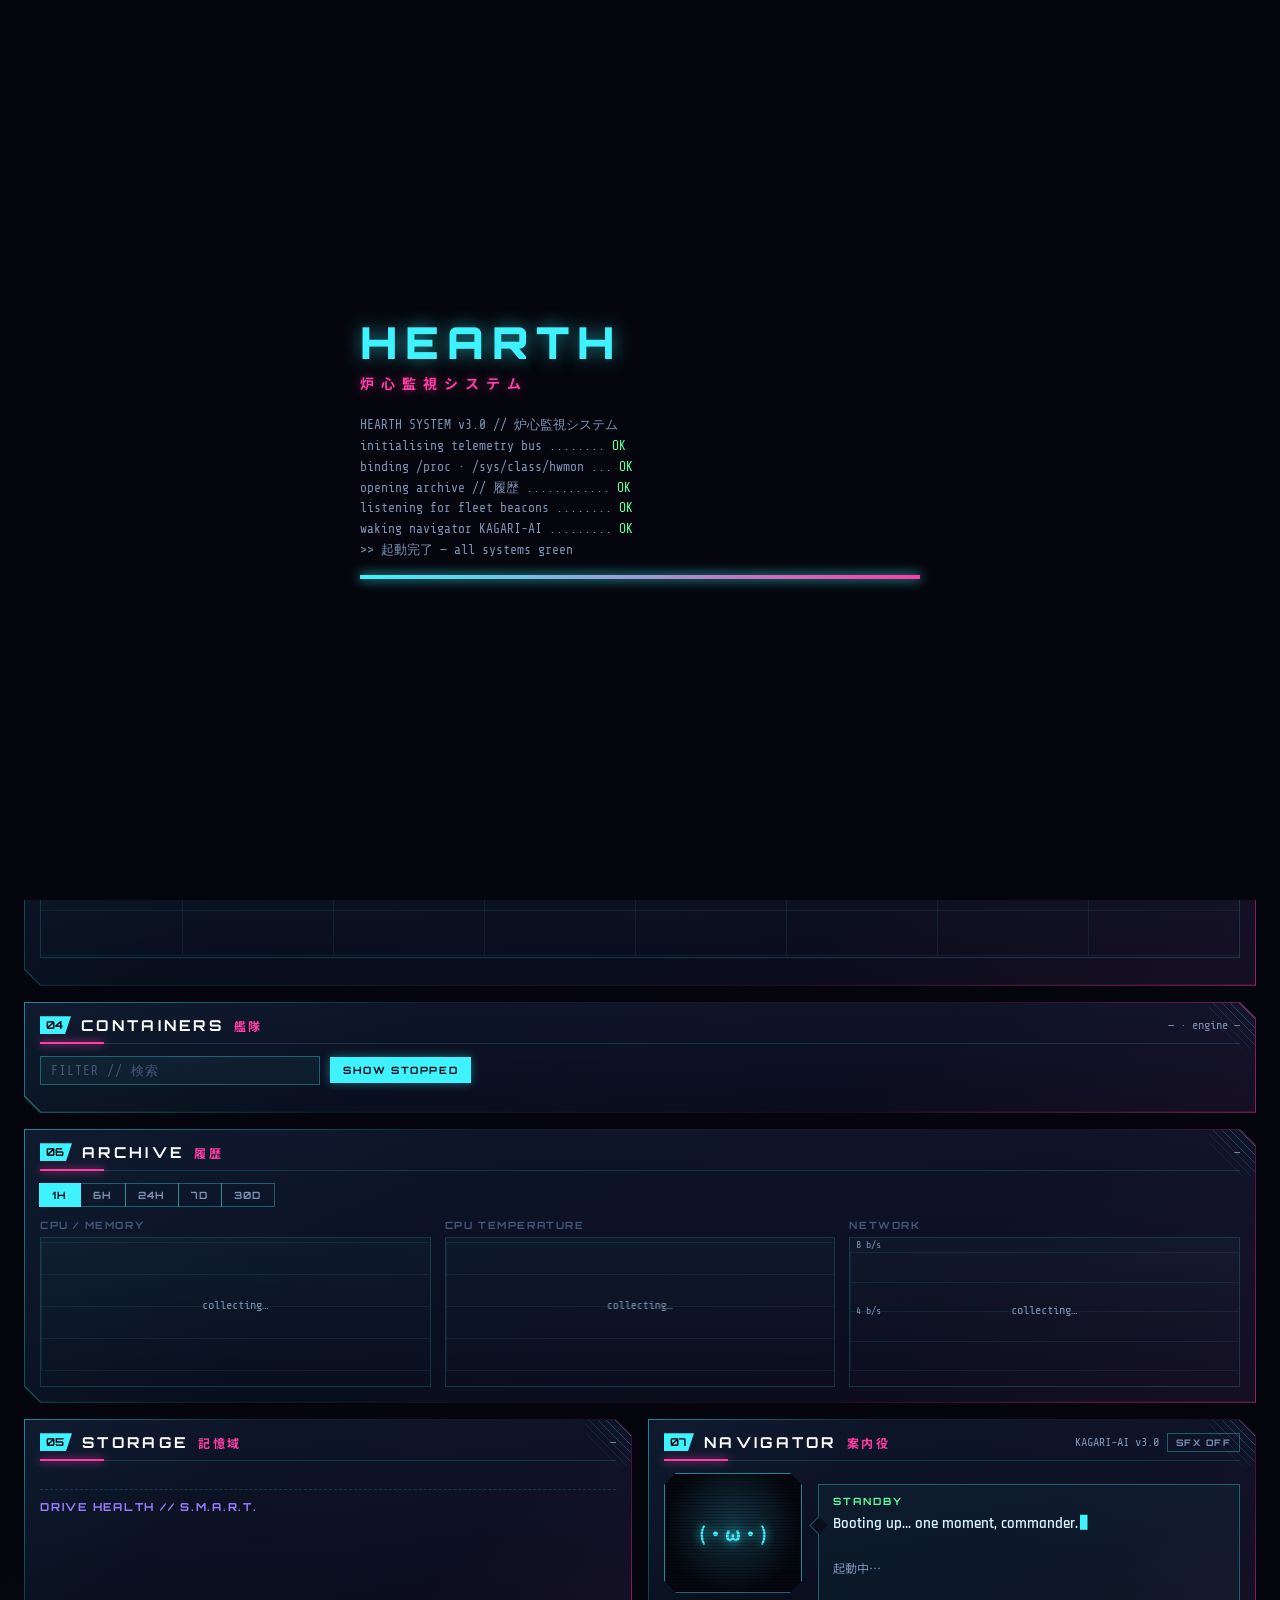
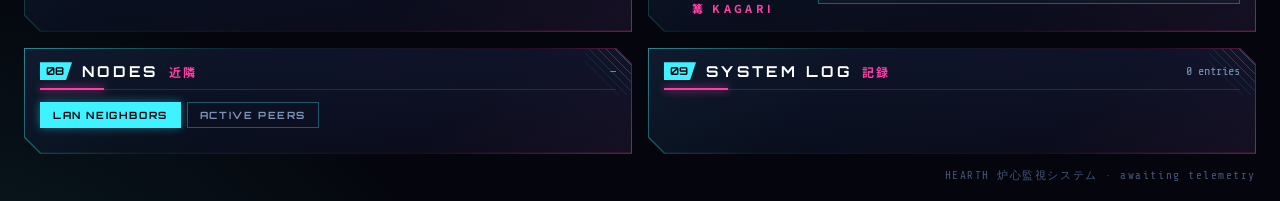
==== app/static/index.html @ a622357c "the beginning" ====
<!doctype html>
<html lang="en">
<head>
<meta charset="utf-8">
<meta name="viewport" content="width=device-width, initial-scale=1">
<title>HEARTH // 炉心監視</title>
<meta name="theme-color" content="#05060d">
<link rel="icon" href="data:image/svg+xml,%3Csvg xmlns='http://www.w3.org/2000/svg' viewBox='0 0 32 32'%3E%3Cpath d='M16 2 29 9.5v13L16 30 3 22.5v-13z' fill='%2305060d' stroke='%233ef3ff' stroke-width='2'/%3E%3Cpath d='M16 8c3 4 5 6 5 10a5 5 0 0 1-10 0c0-2 1-3 2-4 0 2 1 3 2 3 0-3-1-5 1-9z' fill='%23ff3ea5'/%3E%3C/svg%3E">
<link rel="preconnect" href="https://fonts.googleapis.com">
<link rel="preconnect" href="https://fonts.gstatic.com" crossorigin>
<link href="https://fonts.googleapis.com/css2?family=Orbitron:wght@500;700;900&family=Rajdhani:wght@500;600;700&family=Share+Tech+Mono&family=Noto+Sans+JP:wght@400;700&display=swap" rel="stylesheet">
<link rel="stylesheet" href="style.css">
<script>try{var t=new URLSearchParams(location.search).get('theme')||localStorage.getItem('hearth.theme');if(t&&t!=='hearth')document.documentElement.dataset.theme=t}catch(e){}</script>
</head>
<body>
<div class="bg-hex" aria-hidden="true"></div>
<div class="bg-scan" aria-hidden="true"></div>

<div id="boot" aria-hidden="true">
  <div class="boot-box">
    <div class="boot-logo">HEARTH<span>炉心監視システム</span></div>
    <pre id="bootLog"></pre>
    <div class="boot-bar"><i id="bootBar"></i></div>
  </div>
</div>

<div class="alert-banner" id="alertBanner" role="alert">
  <span class="hz"></span><b>警告 // THERMAL WARNING</b><span id="alertText"></span><span class="hz"></span>
</div>

<header class="top">
  <div class="brand">
    <svg class="brand-mark" viewBox="0 0 48 48" aria-hidden="true">
      <path d="M24 3 42 13.5v21L24 45 6 34.5v-21z" class="bm-hex"/>
      <path d="M24 11c4 6 8 9 8 15a8 8 0 0 1-16 0c0-3 1.5-5 3-6.5 0 3 1.5 4.5 3 4.5 0-4.5-1.5-7.5 2-13z" class="bm-flame"/>
    </svg>
    <div>
      <div class="logo">HEARTH<em>ハース</em></div>
      <div class="sub">炉心監視システム · HOMELAB OPERATIONS</div>
    </div>
  </div>
  <div class="hostinfo">
    <div><label>NODE</label><b id="hHost">—</b></div>
    <div><label>OS</label><b id="hOs">—</b></div>
    <div><label>KERNEL</label><b id="hKernel">—</b></div>
    <div><label>UPTIME</label><b id="hUp">—</b></div>
  </div>
  <div class="clock">
    <div id="clock">--:--:--</div>
    <div id="date">----.--.--</div>
  </div>
  <div class="hud-ctl">
    <div class="theme-pick">
      <button class="tbtn" id="themeBtn" type="button" aria-haspopup="true" aria-expanded="false" title="Theme">
        <span class="sw"><i style="background:var(--a1)"></i><i style="background:var(--a2)"></i><i style="background:var(--a3)"></i></span><span id="themeName">HEARTH</span>
      </button>
      <div class="theme-menu" id="themeMenu" hidden></div>
    </div>
    <div class="link" id="link" title="WebSocket link"><i></i><span>NO LINK</span></div>
  </div>
</header>

<div class="ticker" aria-hidden="true"><div class="ticker-track" id="ticker"></div></div>

<nav class="fleet" id="fleet" aria-label="Fleet nodes" hidden></nav>
<div class="stale-banner" role="status"><b>SIGNAL LOST // 応答なし</b><span id="staleText"></span></div>

<main class="grid">
  <!-- 01 CORE -->
  <section class="panel p-core">
    <div class="ph"><span class="no">01</span><h2>CORE</h2><span class="jp">炉心</span><span class="meta" id="cpuModel"></span></div>
    <div class="core-body">
      <div class="reactor">
        <svg viewBox="0 0 200 200" aria-hidden="true">
          <defs>
            <radialGradient id="rg" cx="50%" cy="50%" r="50%">
              <stop offset="0%" style="stop-color:var(--a2);stop-opacity:.35"/>
              <stop offset="60%" style="stop-color:var(--a1);stop-opacity:.06"/>
              <stop offset="100%" style="stop-color:var(--a1);stop-opacity:0"/>
            </radialGradient>
          </defs>
          <circle cx="100" cy="100" r="58" fill="url(#rg)" id="coreGlow"/>
          <g id="spinA"><circle cx="100" cy="100" r="96" class="r-dash"/></g>
          <g id="spinB"><circle cx="100" cy="100" r="62" class="r-dash2"/>
            <path d="M100 34 l4 7 h-8z M100 166 l4 -7 h-8z" class="r-tri"/></g>
          <circle cx="100" cy="100" r="86" class="r-track"/>
          <circle cx="100" cy="100" r="86" class="r-cpu" id="ringCpu" pathLength="100" transform="rotate(-90 100 100)"/>
          <circle cx="100" cy="100" r="73" class="r-track thin"/>
          <circle cx="100" cy="100" r="73" class="r-mem" id="ringMem" pathLength="100" transform="rotate(-90 100 100)"/>
        </svg>
        <div class="r-center">
          <div class="r-val"><span id="cpuPct">0</span><small>%</small></div>
          <div class="r-lbl">CPU 負荷</div>
          <div class="r-mem-lbl">MEM <b id="memPct">0</b>%</div>
        </div>
      </div>
      <dl class="kv">
        <div><dt>LOAD</dt><dd id="kLoad">—</dd></div>
        <div><dt>CLOCK</dt><dd id="kFreq">—</dd></div>
        <div><dt>THREADS</dt><dd id="kThreads">—</dd></div>
        <div><dt>CPU TEMP</dt><dd id="kTemp">—</dd></div>
        <div><dt>MEMORY</dt><dd id="kMem">—</dd></div>
        <div><dt>SWAP</dt><dd id="kSwap">—</dd></div>
      </dl>
    </div>
    <div class="cores" id="cores"></div>
    <div class="chart-wrap sm"><canvas id="cpuChart"></canvas><span class="legend"><i class="c"></i>CPU <i class="m"></i>MEM · 120s</span></div>
  </section>

  <!-- 02 NETWORK -->
  <section class="panel p-net">
    <div class="ph"><span class="no">02</span><h2>NETWORK</h2><span class="jp">通信</span><span class="meta" id="netIface">—</span></div>
    <div class="net-read">
      <div class="big rx"><label>▼ DOWNLINK</label><b id="nRx">0</b><small id="nRxPk">peak —</small></div>
      <div class="big tx"><label>▲ UPLINK</label><b id="nTx">0</b><small id="nTxPk">peak —</small></div>
      <div class="mini"><label>TOTAL RX</label><b id="nTrx">—</b></div>
      <div class="mini"><label>TOTAL TX</label><b id="nTtx">—</b></div>
      <div class="mini"><label>TCP ESTAB</label><b id="nEst">—</b></div>
      <div class="mini"><label>LISTEN</label><b id="nListen">—</b></div>
      <div class="mini"><label>UDP SOCK</label><b id="nUdp">—</b></div>
      <div class="mini"><label>PEERS</label><b id="nPeers">—</b></div>
    </div>
    <div class="chart-wrap lg"><canvas id="netChart"></canvas><span class="legend"><i class="c"></i>RX <i class="m"></i>TX · 120s</span></div>
    <div class="ifaces" id="ifaces"></div>
  </section>

  <!-- 03 THERMAL -->
  <section class="panel p-therm">
    <div class="ph"><span class="no">03</span><h2>THERMAL</h2><span class="jp">熱源</span><span class="meta" id="thermMeta">—</span></div>
    <div class="therm-head">
      <div class="hot"><label>HOTTEST CPU</label><b id="hotVal">—</b><small id="hotLbl"></small></div>
      <div class="chart-wrap xs"><canvas id="hotChart"></canvas></div>
    </div>
    <div class="temps" id="temps"></div>
    <div class="fans" id="fans"></div>
  </section>

  <!-- 04 CONTAINERS -->
  <section class="panel p-cont">
    <div class="ph"><span class="no">04</span><h2>CONTAINERS</h2><span class="jp">艦隊</span>
      <span class="meta"><span id="dCount">—</span> · <span id="dVer">engine —</span></span></div>
    <div class="cont-tools">
      <input id="dFilter" type="search" placeholder="FILTER // 検索" autocomplete="off" spellcheck="false">
      <button id="dStopped" class="tgl on" type="button">SHOW STOPPED</button>
      <div class="cont-sum" id="dSum"></div>
    </div>
    <div class="cont-empty" id="dEmpty" hidden></div>
    <div class="cards" id="cards"></div>
  </section>

  <!-- 05 STORAGE -->
  <section class="panel p-stor">
    <div class="ph"><span class="no">05</span><h2>STORAGE</h2><span class="jp">記憶域</span><span class="meta" id="ioMeta">—</span></div>
    <div class="disks" id="disks"></div>
    <div class="sub-h">DRIVE HEALTH // S.M.A.R.T.<span id="smartMeta"></span></div>
    <div class="drives" id="drives"></div>
  </section>

  <!-- 06 ARCHIVE -->
  <section class="panel p-hist">
    <div class="ph"><span class="no">06</span><h2>ARCHIVE</h2><span class="jp">履歴</span><span class="meta" id="histMeta">—</span></div>
    <div class="hist-tools">
      <div class="seg-tabs" id="histRange" role="tablist">
        <button type="button" data-r="1h" class="on">1H</button><button type="button" data-r="6h">6H</button><button type="button" data-r="24h">24H</button><button type="button" data-r="7d">7D</button><button type="button" data-r="30d">30D</button>
      </div>
      <div class="hist-sum" id="histSum"></div>
    </div>
    <div class="hist-grid">
      <div class="hist-cell"><label>CPU / MEMORY<span id="hCpuLbl"></span></label><div class="chart-wrap md"><canvas id="hCpu"></canvas></div></div>
      <div class="hist-cell"><label>CPU TEMPERATURE<span id="hTempLbl"></span></label><div class="chart-wrap md"><canvas id="hTemp"></canvas></div></div>
      <div class="hist-cell"><label>NETWORK<span id="hNetLbl"></span></label><div class="chart-wrap md"><canvas id="hNet"></canvas></div></div>
    </div>
  </section>

  <!-- 06 NAVIGATOR -->
  <section class="panel p-nav">
    <div class="ph"><span class="no">07</span><h2>NAVIGATOR</h2><span class="jp">案内役</span><span class="meta">KAGARI-AI v3.0<button class="tgl sm" id="sfxBtn" type="button" aria-pressed="false">SFX OFF</button></span></div>
    <div class="nav-body">
      <div class="nav-face" id="navFace">
        <div class="nf-screen"><span id="navKao">(・ω・)</span></div>
        <div class="nf-name">篝 KAGARI</div>
      </div>
      <div class="nav-talk">
        <div class="nt-mood" id="navMood">STANDBY</div>
        <p id="navLine">Booting up… one moment, commander.</p>
        <p class="nt-jp" id="navJp">起動中…</p>
      </div>
    </div>
  </section>

  <!-- 07 NODES -->
  <section class="panel p-nodes">
    <div class="ph"><span class="no">08</span><h2>NODES</h2><span class="jp">近隣</span><span class="meta" id="lanMeta">—</span></div>
    <div class="tabs" role="tablist">
      <button class="tab on" data-tab="lan" type="button">LAN NEIGHBORS</button>
      <button class="tab" data-tab="peers" type="button">ACTIVE PEERS</button>
    </div>
    <ul class="list" id="lanList"></ul>
    <ul class="list" id="peerList" hidden></ul>
  </section>

  <!-- 08 LOG -->
  <section class="panel p-log">
    <div class="ph"><span class="no">09</span><h2>SYSTEM LOG</h2><span class="jp">記録</span><span class="meta" id="logMeta">0 entries</span></div>
    <ol class="log" id="log"></ol>
  </section>
</main>

<footer class="foot">HEARTH 炉心監視システム · <span id="footInfo">awaiting telemetry</span></footer>

<script src="chart.js"></script>
<script src="app.js"></script>
</body>
</html>
---- app/static/style.css ----
/* HEARTH // 炉心監視システム — sci-fi anime HUD */
/* Accent roles: --a1 primary, --a2 secondary, --a3 tertiary. Status colours (green/amber/red) never change. */
:root {
  --a1: #3ef3ff; --a1-rgb: 62, 243, 255;
  --a2: #ff3ea5; --a2-rgb: 255, 62, 165;
  --a3: #9b7bff; --a3-rgb: 155, 123, 255;
  --s-rgb: 14, 20, 42;
  --bg: #05060d;
  --bg2: #0a0d1c;
  --panel: rgba(9, 13, 28, 0.9);
  --text: #d8f6ff;
  --dim: #7d93b5;
  --faint: #45567a;
  --green: #5dff9e;
  --amber: #ffb63e;
  --red: #ff3b5c;
  --f-disp: "Orbitron", "Rajdhani", system-ui, sans-serif;
  --f-ui: "Rajdhani", "Noto Sans JP", system-ui, sans-serif;
  --f-mono: "Share Tech Mono", ui-monospace, "SFMono-Regular", Menlo, monospace;
  --f-jp: "Noto Sans JP", "Hiragino Sans", "Yu Gothic", sans-serif;
  --cut: 16px;
  --chamfer: polygon(0 0, calc(100% - var(--cut)) 0, 100% var(--cut), 100% 100%, var(--cut) 100%, 0 calc(100% - var(--cut)));
}
/* 赤警報 REDLINE */
:root[data-theme="redline"] {
  --a1: #ff6a3d; --a1-rgb: 255, 106, 61;
  --a2: #ffd23f; --a2-rgb: 255, 210, 63;
  --a3: #ff9a76; --a3-rgb: 255, 154, 118;
  --s-rgb: 38, 14, 12; --bg: #0b0405; --bg2: #160808; --panel: rgba(24, 9, 9, 0.9);
  --text: #ffe9e0; --dim: #b58a7d; --faint: #6e4a42;
}
/* 機甲 MECHA */
:root[data-theme="mecha"] {
  --a1: #8dff5c; --a1-rgb: 141, 255, 92;
  --a2: #ffe14d; --a2-rgb: 255, 225, 77;
  --a3: #4dffd2; --a3-rgb: 77, 255, 210;
  --s-rgb: 16, 30, 16; --bg: #040805; --bg2: #08110a; --panel: rgba(9, 20, 11, 0.9);
  --text: #e4ffe0; --dim: #86a982; --faint: #47613f;
}
/* 桜 SAKURA */
:root[data-theme="sakura"] {
  --a1: #ff9ad5; --a1-rgb: 255, 154, 213;
  --a2: #8fdcff; --a2-rgb: 143, 220, 255;
  --a3: #d4b3ff; --a3-rgb: 212, 179, 255;
  --s-rgb: 36, 16, 34; --bg: #0b0510; --bg2: #150a18; --panel: rgba(24, 10, 26, 0.9);
  --text: #ffeaf6; --dim: #b48aa6; --faint: #6b4a63;
}
/* 月蝕 ECLIPSE */
:root[data-theme="eclipse"] {
  --a1: #c3a6ff; --a1-rgb: 195, 166, 255;
  --a2: #ffcb5c; --a2-rgb: 255, 203, 92;
  --a3: #7fb4ff; --a3-rgb: 127, 180, 255;
  --s-rgb: 22, 16, 42; --bg: #06050e; --bg2: #0d0a1c; --panel: rgba(14, 10, 30, 0.9);
  --text: #ece6ff; --dim: #8d86b5; --faint: #4c4675;
}
:root {
  --line: rgba(var(--a1-rgb), 0.16);
  --line-2: rgba(var(--a1-rgb), 0.32);
  --a1-d: rgba(var(--a1-rgb), 0.55);
  --a2-d: rgba(var(--a2-rgb), 0.55);
}

* { box-sizing: border-box; }
html, body { margin: 0; }
body {
  background: radial-gradient(1200px 700px at 85% -10%, rgba(var(--a2-rgb), 0.13), transparent 60%),
              radial-gradient(1000px 700px at -10% 110%, rgba(var(--a1-rgb), 0.11), transparent 60%),
              var(--bg);
  color: var(--text);
  font: 500 15px/1.35 var(--f-ui);
  min-height: 100vh;
  overflow-x: hidden;
  -webkit-font-smoothing: antialiased;
}
button, input { font: inherit; color: inherit; }
b { font-weight: 600; }

/* ── background layers ── */
.bg-hex, .bg-scan { position: fixed; inset: 0; pointer-events: none; z-index: 0; }
.bg-hex {
  --hex: url("data:image/svg+xml,%3Csvg xmlns='http://www.w3.org/2000/svg' width='56' height='97' viewBox='0 0 56 97'%3E%3Cpath d='M28 0 56 16v32L28 64 0 48V16zM28 64v33M0 48v49M56 48v49' fill='none' stroke='%23000'/%3E%3C/svg%3E");
  background: var(--a1); opacity: .06;
  -webkit-mask: var(--hex) 0 0 / 56px 97px repeat, radial-gradient(ellipse at center, #000 30%, transparent 85%);
  -webkit-mask-composite: source-in;
  mask: var(--hex) 0 0 / 56px 97px repeat, radial-gradient(ellipse at center, #000 30%, transparent 85%);
  mask-composite: intersect;
}
.bg-scan {
  background: repeating-linear-gradient(0deg, rgba(255, 255, 255, 0.018) 0 1px, transparent 1px 3px);
}
.bg-scan::after {
  content: ""; position: absolute; left: 0; right: 0; height: 180px; top: -200px;
  background: linear-gradient(180deg, transparent, rgba(var(--a1-rgb), 0.05), transparent);
  animation: sweep 9s linear infinite;
}
@keyframes sweep { to { transform: translateY(calc(100vh + 400px)); } }

/* ── boot ── */
#boot {
  position: fixed; inset: 0; z-index: 100; display: grid; place-items: center;
  background: var(--bg); transition: opacity .6s ease, visibility .6s;
}
#boot.done { opacity: 0; visibility: hidden; }
#boot[hidden] { display: none; }
.boot-box { width: min(560px, calc(100vw - 32px)); }
.boot-logo { font: 900 44px/1 var(--f-disp); letter-spacing: .18em; color: var(--a1);
  text-shadow: 0 0 18px var(--a1-d); display: flex; flex-direction: column; gap: 8px; }
.boot-logo span { font: 700 14px var(--f-jp); letter-spacing: .5em; color: var(--a2); text-shadow: 0 0 12px var(--a2-d); }
#bootLog { font: 13px/1.6 var(--f-mono); color: var(--dim); min-height: 10.5em; margin: 22px 0 14px; white-space: pre-wrap; }
#bootLog .ok { color: var(--green); }
.boot-bar { height: 4px; background: rgba(var(--a1-rgb), .12); }
.boot-bar i { display: block; height: 100%; width: 0; background: linear-gradient(90deg, var(--a1), var(--a2));
  box-shadow: 0 0 12px var(--a1); transition: width .25s; }

/* ── alert banner ── */
.alert-banner {
  position: relative; z-index: 5; display: none; align-items: center; gap: 14px; padding: 6px 16px;
  background: rgba(255, 59, 92, .14); border-bottom: 1px solid var(--red); color: #ffd5dc;
  font: 600 14px var(--f-ui); letter-spacing: .08em;
}
.alert-banner b { color: var(--red); font-family: var(--f-disp); font-size: 13px; letter-spacing: .14em; animation: blink 1s steps(2) infinite; }
.alert-banner .hz { flex: 1; height: 10px; min-width: 20px;
  background: repeating-linear-gradient(-45deg, var(--red) 0 8px, transparent 8px 16px); opacity: .7; }
body.alerting .alert-banner { display: flex; }
@keyframes blink { 50% { opacity: .35; } }

/* ── header ── */
.top {
  position: relative; z-index: 2; display: grid; grid-template-columns: auto 1fr auto auto; align-items: center;
  gap: 28px; padding: 14px 24px 12px; border-bottom: 1px solid var(--line);
  background: linear-gradient(180deg, rgba(var(--s-rgb), .95), rgba(var(--s-rgb), .6));
}
.brand { display: flex; align-items: center; gap: 14px; }
.brand-mark { width: 46px; height: 46px; filter: drop-shadow(0 0 8px var(--a1-d)); }
.bm-hex { fill: none; stroke: var(--a1); stroke-width: 2; }
.bm-flame { fill: var(--a2); filter: drop-shadow(0 0 6px var(--a2)); animation: flicker 2.4s ease-in-out infinite; transform-origin: 24px 34px; }
@keyframes flicker { 0%, 100% { transform: scale(1); opacity: 1; } 40% { transform: scale(.94, 1.04); opacity: .85; } 70% { transform: scale(1.03, .97); } }
.logo { font: 900 26px/1 var(--f-disp); letter-spacing: .2em; color: #fff; text-shadow: 0 0 14px var(--a1-d); }
.logo em { font: 700 12px var(--f-jp); font-style: normal; color: var(--a2); letter-spacing: .3em; margin-left: 10px; vertical-align: middle; }
.sub { font: 500 11px var(--f-jp); color: var(--dim); letter-spacing: .28em; margin-top: 5px; }
.hostinfo { display: flex; gap: 28px; flex-wrap: wrap; justify-self: center; }
.hostinfo div { display: flex; flex-direction: column; min-width: 0; }
.hostinfo label, .mini label, .big label, .hot label, .kv dt {
  font: 600 10px var(--f-disp); letter-spacing: .2em; color: var(--faint);
}
.hostinfo b { font: 15px var(--f-mono); color: var(--text); white-space: nowrap; overflow: hidden; text-overflow: ellipsis; max-width: 260px; }
.clock { text-align: right; }
#clock { font: 700 26px/1 var(--f-disp); letter-spacing: .08em; color: var(--a1); text-shadow: 0 0 12px var(--a1-d); font-variant-numeric: tabular-nums; }
#date { font: 12px var(--f-mono); color: var(--dim); letter-spacing: .2em; margin-top: 4px; }
.link { display: flex; align-items: center; gap: 8px; padding: 6px 12px; border: 1px solid var(--line-2);
  font: 700 11px var(--f-disp); letter-spacing: .16em; color: var(--red);
  clip-path: polygon(8px 0, 100% 0, 100% calc(100% - 8px), calc(100% - 8px) 100%, 0 100%, 0 8px); }
.link i { width: 8px; height: 8px; border-radius: 50%; background: currentColor; box-shadow: 0 0 10px currentColor; animation: blink 1s steps(2) infinite; }
.link.on { color: var(--green); }
.link.on i { animation: pulse 2s ease-in-out infinite; }
@keyframes pulse { 50% { opacity: .4; } }

/* ── ticker ── */
.ticker { position: relative; z-index: 2; overflow: hidden; border-bottom: 1px solid var(--line);
  background: rgba(var(--a2-rgb), .05); height: 26px; }
.ticker-track { display: flex; width: max-content; animation: tick 60s linear infinite; }
.ticker-track span { font: 12px/26px var(--f-mono); color: var(--dim); letter-spacing: .12em; padding-right: 34px; white-space: nowrap; }
.ticker-track span b { color: var(--a1); font-weight: 400; }
.ticker-track span.m b { color: var(--a2); }
@keyframes tick { to { transform: translateX(-50%); } }

/* ── grid ── */
.grid {
  position: relative; z-index: 1; display: grid; gap: 16px; padding: 18px 24px 8px;
  grid-template-columns: minmax(0, 1fr) minmax(0, 1fr) minmax(0, 1fr);
  grid-template-areas:
    "core  net   net"
    "therm cont  cont"
    "stor  cont  cont"
    "hist  hist  hist"
    "nav   nodes log";
}
.p-core { grid-area: core; } .p-net { grid-area: net; } .p-therm { grid-area: therm; }
.p-cont { grid-area: cont; } .p-stor { grid-area: stor; } .p-nav { grid-area: nav; }
.p-nodes { grid-area: nodes; } .p-hist { grid-area: hist; } .p-log { grid-area: log; }

@media (max-width: 1280px) {
  .grid { grid-template-columns: minmax(0, 1fr) minmax(0, 1fr);
    grid-template-areas: "core therm" "net net" "cont cont" "hist hist" "stor nav" "nodes log"; }
  .top { grid-template-columns: auto 1fr auto; }
  .hostinfo { grid-column: 1 / -1; grid-row: 2; justify-self: start; }
}
@media (max-width: 760px) {
  .grid { grid-template-columns: minmax(0, 1fr); padding: 12px 16px;
    grid-template-areas: "core" "net" "therm" "cont" "stor" "hist" "nav" "nodes" "log"; }
  .top { grid-template-columns: 1fr auto; padding: 12px 16px; gap: 12px 16px; }
  .clock { display: none; }
  .hostinfo { gap: 10px 20px; }
  .hud-ctl { gap: 6px; }
  #themeName { display: none; }
  .tbtn, .link { padding: 6px 8px; }
  .fleet { padding: 12px 16px 0; }
  .stale-banner { margin: 12px 16px 0; }
  .logo { font-size: 20px; }
  .sub { letter-spacing: .12em; }
}

/* ── panel ── */
.panel {
  position: relative; min-width: 0; padding: 14px 16px 16px;
  background: linear-gradient(135deg, var(--a1-d), rgba(var(--a1-rgb), .12) 30%, rgba(var(--a2-rgb), .12) 70%, var(--a2-d));
  clip-path: var(--chamfer);
  animation: panelIn .7s cubic-bezier(.2, .8, .2, 1);
}
.panel::before {
  content: ""; position: absolute; inset: 1px; z-index: 0; clip-path: var(--chamfer);
  background: linear-gradient(180deg, rgba(var(--s-rgb), .94), var(--panel));
}
.panel::after {
  content: ""; position: absolute; z-index: 0; right: 1px; top: 1px; width: 46px; height: 46px;
  background: linear-gradient(225deg, var(--a1) 0 2px, transparent 2px), repeating-linear-gradient(225deg, transparent 0 5px, rgba(var(--a1-rgb), .25) 5px 6px);
  mask-image: linear-gradient(225deg, #000 30%, transparent 70%);
}
.panel > * { position: relative; z-index: 1; }
@keyframes panelIn { from { opacity: 0; transform: translateY(10px); filter: brightness(2); } }

.ph { display: flex; align-items: center; gap: 10px; margin-bottom: 12px; padding-bottom: 8px;
  border-bottom: 1px solid var(--line); position: relative; }
.ph::after { content: ""; position: absolute; left: 0; bottom: -1px; width: 64px; height: 2px; background: var(--a2); box-shadow: 0 0 8px var(--a2); }
.ph .no { font: 700 11px var(--f-disp); color: var(--bg); background: var(--a1); padding: 2px 8px 2px 6px;
  clip-path: polygon(0 0, 100% 0, calc(100% - 6px) 100%, 0 100%); }
.ph h2 { margin: 0; font: 700 15px var(--f-disp); letter-spacing: .22em; color: #fff; }
.ph .jp { font: 700 12px var(--f-jp); color: var(--a2); letter-spacing: .2em; white-space: nowrap; }
.ph .meta { margin-left: auto; font: 12px var(--f-mono); color: var(--dim); white-space: nowrap; overflow: hidden; text-overflow: ellipsis; min-width: 0; }

/* ── charts ── */
.chart-wrap { position: relative; height: 90px; margin-top: 10px; border: 1px solid var(--line);
  background: linear-gradient(180deg, rgba(var(--a1-rgb), .03), transparent); }
.chart-wrap.lg { height: 200px; }
.chart-wrap.xs { height: 58px; margin: 0; flex: 1; min-width: 0; }
.chart-wrap canvas { position: absolute; inset: 0; width: 100%; height: 100%; display: block; }
.legend { position: absolute; right: 8px; top: 5px; font: 10px var(--f-mono); color: var(--dim); letter-spacing: .1em; display: flex; align-items: center; gap: 5px; pointer-events: none; }
.legend i { width: 10px; height: 2px; display: inline-block; }
.legend i.c { background: var(--a1); box-shadow: 0 0 6px var(--a1); }
.legend i.m { background: var(--a2); box-shadow: 0 0 6px var(--a2); margin-left: 6px; }

/* ── core ── */
.core-body { display: grid; grid-template-columns: 190px 1fr; gap: 16px; align-items: center; }
.reactor { position: relative; width: 190px; aspect-ratio: 1; }
.reactor svg { width: 100%; height: 100%; overflow: visible; }
.r-track { fill: none; stroke: rgba(var(--a1-rgb), .1); stroke-width: 9; }
.r-track.thin { stroke-width: 6; stroke: rgba(var(--a2-rgb), .1); }
.r-cpu, .r-mem { fill: none; stroke-dasharray: 100; stroke-dashoffset: 100; transition: stroke-dashoffset .8s cubic-bezier(.2, .8, .2, 1), stroke .4s; }
.r-cpu { stroke: var(--a1); stroke-width: 9; filter: drop-shadow(0 0 6px var(--a1)); }
.r-mem { stroke: var(--a2); stroke-width: 6; filter: drop-shadow(0 0 5px var(--a2)); }
.r-dash { fill: none; stroke: var(--a1-d); stroke-width: 1.5; stroke-dasharray: 2 6; }
.r-dash2 { fill: none; stroke: rgba(var(--a2-rgb), .45); stroke-width: 1; stroke-dasharray: 18 6 2 6; }
.r-tri { fill: var(--a2); }
.reactor.hot .r-cpu { stroke: var(--red); filter: drop-shadow(0 0 8px var(--red)); }
.reactor.warm .r-cpu { stroke: var(--amber); filter: drop-shadow(0 0 7px var(--amber)); }
.r-center { position: absolute; inset: 0; display: grid; place-content: center; text-align: center; }
.r-val { font: 700 40px/1 var(--f-disp); color: #fff; text-shadow: 0 0 14px var(--a1-d); font-variant-numeric: tabular-nums; }
.r-val small { font-size: 16px; color: var(--a1); margin-left: 2px; }
.r-lbl { font: 700 10px var(--f-jp); letter-spacing: .3em; color: var(--dim); margin-top: 4px; }
.r-mem-lbl { font: 12px var(--f-mono); color: var(--a2); margin-top: 6px; }
.kv { margin: 0; display: grid; grid-template-columns: 1fr 1fr; gap: 10px 14px; }
.kv div { border-left: 2px solid var(--line-2); padding-left: 9px; min-width: 0; }
.kv dd { margin: 2px 0 0; font: 15px var(--f-mono); color: var(--text); white-space: nowrap; overflow: hidden; text-overflow: ellipsis; }
.cores { display: flex; gap: 3px; height: 40px; margin-top: 14px; align-items: flex-end; }
.cores i { flex: 1; min-width: 2px; height: 100%; position: relative; background: rgba(var(--a1-rgb), .07); }
.cores i::after { content: ""; position: absolute; left: 0; right: 0; bottom: 0; height: var(--h, 0%);
  background: linear-gradient(0deg, var(--a1), var(--a3)); box-shadow: 0 0 6px rgba(var(--a1-rgb), .5); transition: height .6s ease; }
.cores i.hi::after { background: linear-gradient(0deg, var(--a2), var(--amber)); }
@media (max-width: 420px) {
  .core-body { grid-template-columns: 1fr; justify-items: center; }
  .kv { width: 100%; }
}

/* ── network ── */
.net-read { display: grid; grid-template-columns: 1.4fr 1.4fr repeat(3, 1fr); grid-template-rows: auto auto; gap: 8px 16px; }
.net-read .big { grid-row: span 2; display: flex; flex-direction: column; justify-content: center;
  padding: 6px 12px; border-left: 3px solid var(--a1); background: linear-gradient(90deg, rgba(var(--a1-rgb), .08), transparent); }
.net-read .big.tx { border-color: var(--a2); background: linear-gradient(90deg, rgba(var(--a2-rgb), .08), transparent); }
.net-read .big b { font: 700 28px/1.1 var(--f-disp); color: var(--a1); text-shadow: 0 0 12px var(--a1-d); font-variant-numeric: tabular-nums; white-space: nowrap; }
.net-read .big.tx b { color: var(--a2); text-shadow: 0 0 12px var(--a2-d); }
.net-read .big small { font: 11px var(--f-mono); color: var(--dim); }
.net-read .mini { min-width: 0; }
.net-read .mini b { display: block; font: 15px var(--f-mono); white-space: nowrap; overflow: hidden; text-overflow: ellipsis; }
.ifaces { display: flex; flex-wrap: wrap; gap: 8px; margin-top: 12px; }
.iface { cursor: pointer; display: grid; grid-template-columns: auto 1fr; gap: 0 8px; align-items: center; padding: 6px 12px 6px 9px;
  border: 1px solid var(--line); background: rgba(var(--a1-rgb), .03); text-align: left; min-width: 150px;
  clip-path: polygon(0 0, calc(100% - 8px) 0, 100% 8px, 100% 100%, 0 100%); transition: border-color .2s, background .2s; }
.iface:hover { border-color: var(--line-2); }
.iface.sel { border-color: var(--a1); background: rgba(var(--a1-rgb), .1); box-shadow: inset 0 0 12px rgba(var(--a1-rgb), .15); }
.iface .led { grid-row: span 2; }
.iface .n { font: 700 12px var(--f-disp); letter-spacing: .08em; }
.iface .n em { font: 10px var(--f-mono); font-style: normal; color: var(--faint); margin-left: 6px; letter-spacing: .05em; }
.iface .r { font: 11px var(--f-mono); color: var(--dim); white-space: nowrap; }
.iface .r .d { color: var(--a1); } .iface .r .u { color: var(--a2); }
.led { width: 8px; height: 8px; border-radius: 50%; background: var(--faint); display: inline-block; flex: none; }
.led.on { background: var(--green); box-shadow: 0 0 8px var(--green); }
.led.warn { background: var(--amber); box-shadow: 0 0 8px var(--amber); }
.led.crit { background: var(--red); box-shadow: 0 0 8px var(--red); animation: blink 1s steps(2) infinite; }
@media (max-width: 1000px) {
  .net-read { grid-template-columns: 1fr 1fr; grid-template-rows: none; }
  .net-read .big { grid-row: auto; }
  .net-read .big b { font-size: 22px; }
}
@media (max-width: 760px) { .net-read { grid-template-columns: 1fr 1fr 1fr; } .net-read .big { grid-column: span 3; } .chart-wrap.lg { height: 160px; } }

/* ── thermal ── */
.therm-head { display: flex; gap: 14px; align-items: stretch; margin-bottom: 12px; }
.hot { display: flex; flex-direction: column; justify-content: center; min-width: 110px; }
.hot b { font: 700 32px/1.05 var(--f-disp); color: var(--a1); text-shadow: 0 0 12px currentColor; transition: color .4s; }
.hot b.warn { color: var(--amber); } .hot b.crit { color: var(--red); animation: blink 1s steps(2) infinite; }
.hot small { font: 11px var(--f-mono); color: var(--dim); white-space: nowrap; overflow: hidden; text-overflow: ellipsis; }
.temps { display: flex; flex-direction: column; gap: 10px; max-height: 480px; overflow-y: auto; padding-right: 4px; }
.chip-grp > header { display: flex; justify-content: space-between; font: 700 11px var(--f-disp); letter-spacing: .16em; color: var(--a3); margin-bottom: 5px; }
.chip-grp > header span { font: 11px var(--f-mono); color: var(--faint); letter-spacing: .05em; }
.tiles { display: grid; grid-template-columns: repeat(auto-fill, minmax(96px, 1fr)); gap: 5px; }
.tile { position: relative; padding: 5px 7px 7px; background: rgba(var(--a1-rgb), .04); border: 1px solid var(--line); overflow: hidden; }
.tile .l { font: 10px var(--f-mono); color: var(--dim); white-space: nowrap; overflow: hidden; text-overflow: ellipsis; display: block; }
.tile .v { font: 700 16px var(--f-disp); color: var(--a1); font-variant-numeric: tabular-nums; }
.tile .v small { font-size: 10px; color: var(--dim); margin-left: 1px; }
.tile .b { position: absolute; left: 0; bottom: 0; height: 3px; width: var(--w, 0%); background: var(--a1); box-shadow: 0 0 6px var(--a1); transition: width .6s, background .4s; }
.tile.warm .v { color: #fff27a; } .tile.warm .b { background: #fff27a; box-shadow: 0 0 6px #fff27a; }
.tile.warn { border-color: rgba(255, 182, 62, .5); } .tile.warn .v { color: var(--amber); } .tile.warn .b { background: var(--amber); box-shadow: 0 0 6px var(--amber); }
.tile.crit { border-color: var(--red); background: rgba(255, 59, 92, .12); } .tile.crit .v { color: var(--red); } .tile.crit .b { background: var(--red); }
.fans { display: flex; flex-wrap: wrap; gap: 6px; margin-top: 10px; }
.fans:empty { display: none; }
.fan { font: 11px var(--f-mono); color: var(--dim); border: 1px solid var(--line); padding: 3px 8px; display: flex; gap: 6px; align-items: center; }
.fan b { color: var(--text); font-weight: 400; }
.fan svg { width: 12px; height: 12px; fill: var(--a1); animation: spin var(--spd, 2s) linear infinite; }
@keyframes spin { to { transform: rotate(360deg); } }

/* ── containers ── */
.cont-tools { display: flex; gap: 10px; align-items: center; flex-wrap: wrap; margin-bottom: 12px; }
.cont-tools input { flex: 1 1 180px; max-width: 280px; background: rgba(var(--a1-rgb), .05); border: 1px solid var(--line-2);
  padding: 6px 10px; font: 13px var(--f-mono); letter-spacing: .08em; outline: none; }
.cont-tools input:focus { border-color: var(--a1); box-shadow: 0 0 10px rgba(var(--a1-rgb), .25); }
.cont-tools input::placeholder { color: var(--faint); }
.tgl, .tab { cursor: pointer; background: transparent; border: 1px solid var(--line-2); padding: 6px 12px;
  font: 700 10px var(--f-disp); letter-spacing: .16em; color: var(--dim); }
.tgl.on, .tab.on { color: var(--bg); background: var(--a1); border-color: var(--a1); box-shadow: 0 0 10px rgba(var(--a1-rgb), .4); }
.cont-sum { margin-left: auto; display: flex; gap: 14px; font: 12px var(--f-mono); color: var(--dim); }
.cont-sum b { color: var(--text); font-weight: 400; }
.cont-sum .g b { color: var(--green); } .cont-sum .r b { color: var(--red); }
.cont-empty { padding: 26px; text-align: center; font: 14px var(--f-mono); color: var(--dim); border: 1px dashed var(--line-2); }
.cont-empty b { display: block; color: var(--amber); font: 700 13px var(--f-disp); letter-spacing: .2em; margin-bottom: 8px; }
.cards { display: grid; grid-template-columns: repeat(auto-fill, minmax(232px, 1fr)); gap: 10px; max-height: 780px; overflow-y: auto; padding-right: 4px; align-content: start; }
.ct { position: relative; padding: 10px 12px; background: linear-gradient(160deg, rgba(var(--a1-rgb), .06), rgba(var(--a3-rgb), .03));
  border: 1px solid var(--line); clip-path: polygon(0 0, calc(100% - 10px) 0, 100% 10px, 100% 100%, 10px 100%, 0 calc(100% - 10px));
  transition: border-color .3s, opacity .3s; }
.ct::before { content: ""; position: absolute; left: 0; top: 0; bottom: 0; width: 2px; background: var(--green); box-shadow: 0 0 8px var(--green); }
.ct.down { opacity: .55; } .ct.down::before { background: var(--faint); box-shadow: none; }
.ct.bad::before { background: var(--red); box-shadow: 0 0 8px var(--red); }
.ct.bad { border-color: rgba(255, 59, 92, .5); }
.ct.paused::before, .ct.starting::before { background: var(--amber); box-shadow: 0 0 8px var(--amber); }
.ct:hover { border-color: var(--line-2); }
.ct-top { display: flex; align-items: center; gap: 7px; min-width: 0; }
.ct-name { font: 700 14px var(--f-ui); letter-spacing: .04em; white-space: nowrap; overflow: hidden; text-overflow: ellipsis; flex: 1; min-width: 0; }
.ct-tag { font: 9px var(--f-disp); letter-spacing: .12em; padding: 1px 5px; border: 1px solid var(--line-2); color: var(--a3); white-space: nowrap; max-width: 90px; overflow: hidden; text-overflow: ellipsis; }
.ct-tag:empty { display: none; }
.ct-img { font: 11px var(--f-mono); color: var(--faint); white-space: nowrap; overflow: hidden; text-overflow: ellipsis; margin: 2px 0 8px; }
.bar-row { display: grid; grid-template-columns: 30px 1fr 64px; gap: 8px; align-items: center; margin-top: 4px; }
.bar-row label { font: 700 9px var(--f-disp); letter-spacing: .14em; color: var(--faint); }
.bar-row .v { font: 11px var(--f-mono); color: var(--text); text-align: right; white-space: nowrap; }
.bar { height: 5px; background: rgba(var(--a1-rgb), .08); position: relative; overflow: hidden; }
.bar i { position: absolute; inset: 0 auto 0 0; width: var(--w, 0%); background: var(--a1); box-shadow: 0 0 6px var(--a1); transition: width .6s ease; }
.bar.mag i { background: var(--a2); box-shadow: 0 0 6px var(--a2); }
.bar.hi i { background: var(--amber); box-shadow: 0 0 6px var(--amber); }
.ct-foot { display: flex; justify-content: space-between; gap: 8px; margin-top: 8px; font: 11px var(--f-mono); color: var(--dim); }
.ct-foot .net { white-space: nowrap; } .ct-foot .net .d { color: var(--a1); } .ct-foot .net .u { color: var(--a2); }
.ct-foot .st { white-space: nowrap; overflow: hidden; text-overflow: ellipsis; text-align: right; min-width: 0; }

/* ── storage ── */
.disks { display: flex; flex-direction: column; gap: 12px; }
.disk-top { display: flex; justify-content: space-between; gap: 10px; align-items: baseline; }
.disk-top .mp { font: 700 13px var(--f-ui); letter-spacing: .04em; white-space: nowrap; overflow: hidden; text-overflow: ellipsis; min-width: 0; }
.disk-top .mp em { font: 10px var(--f-mono); font-style: normal; color: var(--faint); margin-left: 6px; }
.disk-top .sz { font: 11px var(--f-mono); color: var(--dim); white-space: nowrap; }
.disk .seg { height: 10px; margin-top: 5px; position: relative; background: repeating-linear-gradient(90deg, rgba(var(--a1-rgb), .08) 0 6px, transparent 6px 8px); }
.disk .seg i { position: absolute; inset: 0 auto 0 0; width: var(--w); transition: width .6s;
  background: repeating-linear-gradient(90deg, var(--a1) 0 6px, transparent 6px 8px); filter: drop-shadow(0 0 4px var(--a1)); }
.disk.warn .seg i { background: repeating-linear-gradient(90deg, var(--amber) 0 6px, transparent 6px 8px); filter: drop-shadow(0 0 4px var(--amber)); }
.disk.crit .seg i { background: repeating-linear-gradient(90deg, var(--red) 0 6px, transparent 6px 8px); filter: drop-shadow(0 0 4px var(--red)); }
.disk .pct { font: 11px var(--f-mono); color: var(--a1); }
.empty { font: 12px var(--f-mono); color: var(--faint); padding: 10px 0; }

/* ── navigator ── */
.nav-body { display: grid; grid-template-columns: 138px 1fr; gap: 16px; align-items: center; }
.nav-face { text-align: center; }
.nf-screen { position: relative; aspect-ratio: 1.15; display: grid; place-items: center; border: 1px solid var(--a1-d);
  background: radial-gradient(circle at 50% 45%, rgba(var(--a1-rgb), .16), rgba(5, 6, 13, .9) 70%);
  clip-path: polygon(12px 0, calc(100% - 12px) 0, 100% 12px, 100% calc(100% - 12px), calc(100% - 12px) 100%, 12px 100%, 0 calc(100% - 12px), 0 12px);
  overflow: hidden; }
.nf-screen::after { content: ""; position: absolute; inset: 0; background: repeating-linear-gradient(0deg, rgba(0, 0, 0, .25) 0 1px, transparent 1px 3px); }
#navKao { font: 700 19px var(--f-jp); color: var(--a1); text-shadow: 0 0 10px var(--a1); white-space: nowrap; animation: bob 3s ease-in-out infinite; }
.nav-face.warn #navKao { color: var(--amber); text-shadow: 0 0 10px var(--amber); }
.nav-face.crit #navKao { color: var(--red); text-shadow: 0 0 10px var(--red); animation: shake .4s linear infinite; }
.nav-face.crit .nf-screen { border-color: var(--red); }
.nav-face.happy #navKao { color: var(--a2); text-shadow: 0 0 10px var(--a2); }
@keyframes bob { 50% { transform: translateY(-3px); } }
@keyframes shake { 25% { transform: translate(-1px, 1px); } 75% { transform: translate(1px, -1px); } }
.nf-name { font: 700 11px var(--f-jp); letter-spacing: .3em; color: var(--a2); margin-top: 7px; }
.nav-talk { position: relative; padding: 10px 14px; border: 1px solid var(--line-2); background: rgba(var(--a1-rgb), .04); min-height: 120px; }
.nav-talk::before { content: ""; position: absolute; left: -7px; top: 34px; width: 12px; height: 12px; background: var(--bg2);
  border-left: 1px solid var(--line-2); border-bottom: 1px solid var(--line-2); transform: rotate(45deg); }
.nt-mood { font: 700 10px var(--f-disp); letter-spacing: .2em; color: var(--green); }
.nt-mood.warn { color: var(--amber); } .nt-mood.crit { color: var(--red); }
#navLine { margin: 6px 0 4px; font: 600 15px/1.4 var(--f-ui); min-height: 2.8em; }
#navLine::after { content: "▌"; color: var(--a1); animation: blink .8s steps(2) infinite; margin-left: 2px; }
.nt-jp { margin: 0; font: 12px var(--f-jp); color: var(--dim); }
@media (max-width: 420px) { .nav-body { grid-template-columns: 1fr; } .nav-face { max-width: 160px; margin: 0 auto; } .nav-talk::before { display: none; } }

/* ── lists ── */
.tabs { display: flex; gap: 6px; margin-bottom: 10px; }
.list { list-style: none; margin: 0; padding: 0; max-height: 300px; overflow-y: auto; }
.list li { display: grid; grid-template-columns: 1fr auto; gap: 2px 10px; padding: 6px 4px; border-bottom: 1px dashed var(--line); font: 12px var(--f-mono); }
.list li:hover { background: rgba(var(--a1-rgb), .04); }
.list .ip { color: var(--text); white-space: nowrap; overflow: hidden; text-overflow: ellipsis; }
.list .aux { color: var(--faint); grid-column: 1; font-size: 11px; white-space: nowrap; overflow: hidden; text-overflow: ellipsis; }
.list .side { grid-row: span 2; align-self: center; text-align: right; color: var(--dim); }
.badge { font: 700 9px var(--f-disp); letter-spacing: .12em; padding: 1px 5px; border: 1px solid currentColor; margin-left: 6px; }
.badge.lan { color: var(--green); } .badge.wan { color: var(--a2); } .badge.vpn { color: var(--a3); }

/* ── log ── */
.log { list-style: none; margin: 0; padding: 0; max-height: 300px; overflow-y: auto; font: 12px/1.45 var(--f-mono); }
.log li { display: grid; grid-template-columns: 62px 62px minmax(0, 1fr); gap: 8px; padding: 4px 2px; border-bottom: 1px dashed var(--line); animation: logIn .5s ease; }
.log time { color: var(--faint); }
.log .src { font: 700 9px/1.9 var(--f-disp); letter-spacing: .12em; text-transform: uppercase; color: var(--a1); }
.log .msg { color: var(--text); word-break: break-word; }
.log li.warn .src, .log li.warn .msg { color: var(--amber); }
.log li.crit .src, .log li.crit .msg { color: var(--red); }
.log li.ok .src { color: var(--green); }
@keyframes logIn { from { background: rgba(var(--a1-rgb), .18); transform: translateX(-6px); } }

/* ── header controls: theme picker + link ── */
.hud-ctl { display: flex; align-items: center; gap: 10px; }
.theme-pick { position: relative; }
.tbtn { cursor: pointer; display: flex; align-items: center; gap: 8px; padding: 6px 10px; background: transparent;
  border: 1px solid var(--line-2); font: 700 10px var(--f-disp); letter-spacing: .16em; color: var(--dim);
  clip-path: polygon(8px 0, 100% 0, 100% calc(100% - 8px), calc(100% - 8px) 100%, 0 100%, 0 8px); }
.tbtn:hover, .tbtn[aria-expanded="true"] { color: var(--text); border-color: var(--a1); }
.sw { display: inline-flex; width: 22px; height: 10px; flex: none; }
.sw i { flex: 1; }
.theme-menu { position: absolute; right: 0; top: calc(100% + 6px); z-index: 50; min-width: 210px; padding: 6px;
  background: rgba(var(--s-rgb), .98); border: 1px solid var(--a1-d); box-shadow: 0 10px 40px rgba(0, 0, 0, .6); }
.theme-menu button { cursor: pointer; display: flex; align-items: center; gap: 10px; width: 100%; padding: 8px 10px;
  background: transparent; border: 0; text-align: left; font: 700 11px var(--f-disp); letter-spacing: .14em; color: var(--dim); }
.theme-menu button:hover { background: rgba(var(--a1-rgb), .08); color: var(--text); }
.theme-menu button.on { color: var(--a1); }
.theme-menu button em { margin-left: auto; font: 11px var(--f-jp); font-style: normal; color: var(--faint); letter-spacing: .1em; }

/* ── fleet strip ── */
.fleet { position: relative; z-index: 2; display: flex; gap: 10px; padding: 12px 24px 0; overflow-x: auto; scrollbar-width: thin; scrollbar-color: var(--line-2) transparent; }
.fleet[hidden] { display: none; }
.fleet .lbl { flex: none; align-self: center; font: 700 10px var(--f-disp); letter-spacing: .2em; color: var(--faint); writing-mode: vertical-rl; transform: rotate(180deg); }
.node { cursor: pointer; flex: none; display: grid; grid-template-columns: auto 1fr auto; gap: 2px 8px; align-items: center; min-width: 200px;
  padding: 8px 12px; background: rgba(var(--s-rgb), .7); border: 1px solid var(--line); text-align: left;
  clip-path: polygon(0 0, calc(100% - 10px) 0, 100% 10px, 100% 100%, 0 100%); transition: border-color .2s, background .2s; }
.node:hover { border-color: var(--line-2); }
.node.sel { border-color: var(--a1); background: rgba(var(--a1-rgb), .1); box-shadow: inset 0 -2px 0 var(--a1); }
.node .nm { font: 700 13px var(--f-disp); letter-spacing: .08em; white-space: nowrap; overflow: hidden; text-overflow: ellipsis; }
.node .tg { font: 700 9px var(--f-disp); letter-spacing: .14em; padding: 1px 5px; border: 1px solid var(--line-2); color: var(--a3); }
.node .tg.alert { color: var(--red); border-color: var(--red); }
.node .st { grid-column: 1 / -1; display: flex; gap: 12px; font: 11px var(--f-mono); color: var(--dim); white-space: nowrap; }
.node .st b { font-weight: 400; color: var(--text); }
.node.lost { border-color: rgba(255, 59, 92, .5); }
.node.lost .nm { color: var(--red); }
.node.lost .st { color: var(--red); }

/* ── stale node banner ── */
.stale-banner { display: none; position: relative; z-index: 2; margin: 12px 24px 0; padding: 8px 14px; border: 1px solid var(--red);
  background: rgba(255, 59, 92, .1); font: 600 13px var(--f-mono); color: #ffd5dc; letter-spacing: .06em; }
.stale-banner b { color: var(--red); font-family: var(--f-disp); font-size: 12px; letter-spacing: .16em; margin-right: 10px; animation: blink 1s steps(2) infinite; }
body.stale .stale-banner { display: block; }
body.stale .grid { filter: saturate(.25) brightness(.8); }

/* ── archive / history ── */
.hist-tools { display: flex; align-items: center; gap: 14px; flex-wrap: wrap; margin-bottom: 12px; }
.seg-tabs { display: flex; }
.seg-tabs button { cursor: pointer; background: transparent; border: 1px solid var(--line-2); margin-left: -1px; padding: 5px 12px;
  font: 700 10px var(--f-disp); letter-spacing: .14em; color: var(--dim); }
.seg-tabs button.on { background: var(--a1); color: var(--bg); border-color: var(--a1); position: relative; }
.hist-sum { display: flex; flex-wrap: wrap; gap: 6px 18px; font: 12px var(--f-mono); color: var(--dim); }
.hist-sum b { color: var(--text); font-weight: 400; }
.hist-sum .hl b { color: var(--a2); }
.hist-grid { display: grid; grid-template-columns: repeat(3, minmax(0, 1fr)); gap: 14px; }
.hist-cell > label { display: flex; justify-content: space-between; font: 700 10px var(--f-disp); letter-spacing: .16em; color: var(--faint); }
.hist-cell > label span { font: 11px var(--f-mono); letter-spacing: .04em; color: var(--dim); }
.chart-wrap.md { height: 150px; margin-top: 6px; }
@media (max-width: 1000px) { .hist-grid { grid-template-columns: minmax(0, 1fr); } }

/* chart tooltip */
.tip { position: absolute; z-index: 5; pointer-events: none; padding: 6px 9px; min-width: 110px; font: 11px/1.5 var(--f-mono);
  background: rgba(var(--s-rgb), .96); border: 1px solid var(--a1-d); box-shadow: 0 6px 24px rgba(0, 0, 0, .5); white-space: nowrap; }
.tip[hidden] { display: none; }
.tip .tt { color: var(--faint); }
.tip i { display: inline-block; width: 8px; height: 8px; margin-right: 6px; }

/* ── drives (S.M.A.R.T.) ── */
.sub-h { display: flex; justify-content: space-between; align-items: baseline; margin: 16px 0 8px; padding-top: 10px; border-top: 1px dashed var(--line);
  font: 700 11px var(--f-disp); letter-spacing: .16em; color: var(--a3); }
.sub-h span { font: 11px var(--f-mono); color: var(--faint); letter-spacing: .04em; }
.drives { display: grid; gap: 8px; }
.drv { padding: 8px 10px; border: 1px solid var(--line); background: rgba(var(--a1-rgb), .03); }
.drv.warn { border-color: rgba(255, 182, 62, .55); } .drv.crit { border-color: var(--red); background: rgba(255, 59, 92, .08); }
.drv-top { display: flex; align-items: center; gap: 8px; min-width: 0; }
.drv-top .md { font: 700 13px var(--f-ui); flex: 1; min-width: 0; white-space: nowrap; overflow: hidden; text-overflow: ellipsis; }
.drv-top .md em { font: 10px var(--f-mono); font-style: normal; color: var(--faint); margin-left: 6px; }
.hb { font: 700 9px var(--f-disp); letter-spacing: .14em; padding: 1px 6px; border: 1px solid currentColor; color: var(--green); }
.drv.warn .hb { color: var(--amber); } .drv.crit .hb { color: var(--red); }
.drv-grid { display: grid; grid-template-columns: repeat(4, minmax(0, 1fr)); gap: 6px; margin: 6px 0; }
.drv-grid label { display: block; font: 700 8px var(--f-disp); letter-spacing: .14em; color: var(--faint); }
.drv-grid b { font: 12px var(--f-mono); font-weight: 400; white-space: nowrap; }
.drv .bar i { background: var(--green); box-shadow: 0 0 6px var(--green); }
.drv.warn .bar i { background: var(--amber); box-shadow: 0 0 6px var(--amber); }
.drv.crit .bar i { background: var(--red); box-shadow: 0 0 6px var(--red); }
.drv-note { font: 11px var(--f-mono); color: var(--amber); margin-top: 5px; }
.drv-note:empty { display: none; }
.disk .eta { display: block; font: 10px var(--f-mono); color: var(--faint); margin-top: 3px; }
.disk .eta.warn { color: var(--amber); } .disk .eta.crit { color: var(--red); }

/* navigator sfx toggle + log node tag */
.tgl.sm { padding: 3px 8px; font-size: 9px; margin-left: 8px; }
.log .nd { font: 700 9px var(--f-disp); letter-spacing: .1em; color: var(--a3); margin-right: 6px; }
body:not(.multi) .log .nd { display: none; }

/* scrollbars */
.temps, .cards, .list, .log { scrollbar-width: thin; scrollbar-color: var(--line-2) transparent; }

.foot { position: relative; z-index: 1; padding: 6px 24px 18px; font: 11px var(--f-mono); color: var(--faint); letter-spacing: .14em; text-align: right; }

@media (prefers-reduced-motion: reduce) {
  *, *::before, *::after { animation-duration: .001ms !important; animation-iteration-count: 1 !important; transition-duration: .001ms !important; }
}
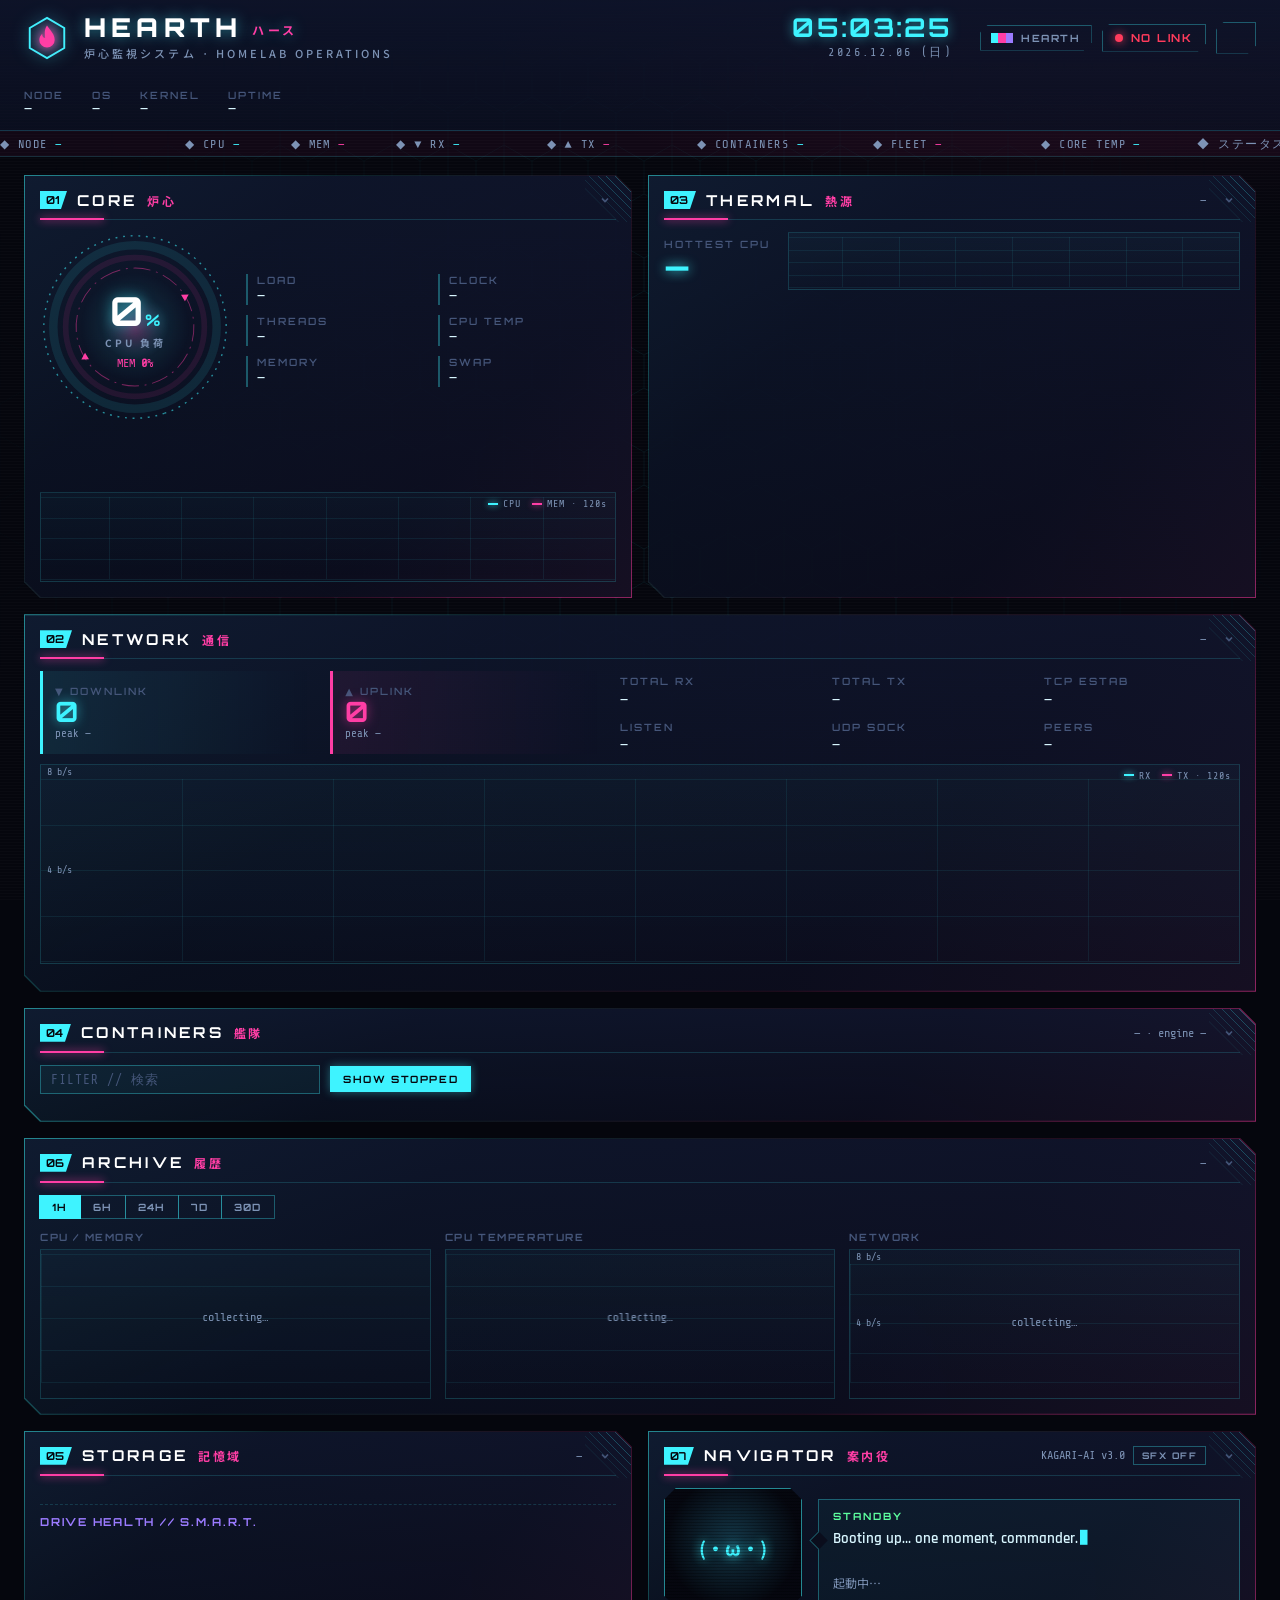
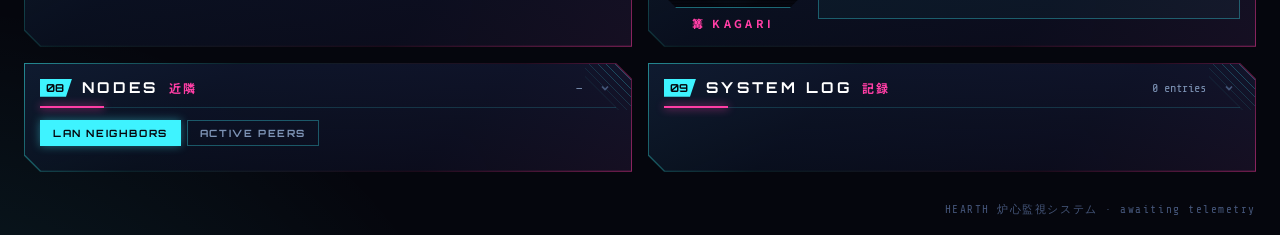
==== commit 4b2179cf: "v3.1: command deck, push alerts, beacons and container control" ====
--- a/app/static/index.html
+++ b/app/static/index.html
@@ -57,6 +57,9 @@
       <div class="theme-menu" id="themeMenu" hidden></div>
     </div>
     <div class="link" id="link" title="WebSocket link"><i></i><span>NO LINK</span></div>
+    <button class="menu-btn" id="menuBtn" type="button" aria-label="Open the command deck" aria-expanded="false" aria-controls="sidebar" title="Menu (S)">
+      <span></span><span></span><span></span>
+    </button>
   </div>
 </header>
 
@@ -163,6 +166,8 @@
       <div class="seg-tabs" id="histRange" role="tablist">
         <button type="button" data-r="1h" class="on">1H</button><button type="button" data-r="6h">6H</button><button type="button" data-r="24h">24H</button><button type="button" data-r="7d">7D</button><button type="button" data-r="30d">30D</button>
       </div>
+      <label class="cmp" id="cmpWrap" hidden>VS <select id="histCmp" aria-label="Compare with another machine"></select></label>
+      <div class="cmp-legend" id="cmpLegend" hidden></div>
       <div class="hist-sum" id="histSum"></div>
     </div>
     <div class="hist-grid">
@@ -172,7 +177,7 @@
     </div>
   </section>
 
-  <!-- 06 NAVIGATOR -->
+  <!-- 07 NAVIGATOR -->
   <section class="panel p-nav">
     <div class="ph"><span class="no">07</span><h2>NAVIGATOR</h2><span class="jp">案内役</span><span class="meta">KAGARI-AI v3.0<button class="tgl sm" id="sfxBtn" type="button" aria-pressed="false">SFX OFF</button></span></div>
     <div class="nav-body">
@@ -188,7 +193,7 @@
     </div>
   </section>
 
-  <!-- 07 NODES -->
+  <!-- 08 NODES -->
   <section class="panel p-nodes">
     <div class="ph"><span class="no">08</span><h2>NODES</h2><span class="jp">近隣</span><span class="meta" id="lanMeta">—</span></div>
     <div class="tabs" role="tablist">
@@ -199,12 +204,35 @@
     <ul class="list" id="peerList" hidden></ul>
   </section>
 
-  <!-- 08 LOG -->
+  <!-- 09 LOG -->
   <section class="panel p-log">
     <div class="ph"><span class="no">09</span><h2>SYSTEM LOG</h2><span class="jp">記録</span><span class="meta" id="logMeta">0 entries</span></div>
     <ol class="log" id="log"></ol>
   </section>
+
+  <!-- 10 BEACONS -->
+  <section class="panel p-bea" hidden>
+    <div class="ph"><span class="no">10</span><h2>BEACONS</h2><span class="jp">監視点</span><span class="meta" id="beaMeta">—</span></div>
+    <div class="beacons" id="beacons"></div>
+  </section>
 </main>
+
+<div class="scrim" id="scrim"></div>
+<aside class="sidebar" id="sidebar" aria-label="Command deck" aria-hidden="true" inert>
+  <header class="sb-head">
+    <div><b>COMMAND DECK</b><span>指令室</span></div>
+    <button class="sb-x" id="sbClose" type="button" aria-label="Close menu">✕</button>
+  </header>
+  <div class="sb-body" id="sbBody"></div>
+</aside>
+
+<div class="modal" id="modal" role="dialog" aria-modal="true" aria-labelledby="modalTitle" hidden>
+  <div class="modal-box">
+    <header><h3 id="modalTitle"></h3><button class="sb-x" id="modalClose" type="button" aria-label="Close">✕</button></header>
+    <div class="modal-body" id="modalBody"></div>
+  </div>
+</div>
+<div class="toasts" id="toasts" aria-live="polite"></div>
 
 <footer class="foot">HEARTH 炉心監視システム · <span id="footInfo">awaiting telemetry</span></footer>
 
--- a/app/static/style.css
+++ b/app/static/style.css
@@ -53,6 +53,38 @@
   --s-rgb: 22, 16, 42; --bg: #06050e; --bg2: #0d0a1c; --panel: rgba(14, 10, 30, 0.9);
   --text: #ece6ff; --dim: #8d86b5; --faint: #4c4675;
 }
+/* 紅 KURENAI */
+:root[data-theme="kurenai"] {
+  --a1: #ff2e4d; --a1-rgb: 255, 46, 77;
+  --a2: #ff8a8a; --a2-rgb: 255, 138, 138;
+  --a3: #c21a3a; --a3-rgb: 194, 26, 58;
+  --s-rgb: 34, 6, 10; --bg: #0a0203; --bg2: #160406; --panel: rgba(26, 5, 8, 0.9);
+  --text: #ffe3e6; --dim: #b57a82; --faint: #6e3a42;
+}
+/* 深海 ABYSS */
+:root[data-theme="abyss"] {
+  --a1: #2f9bff; --a1-rgb: 47, 155, 255;
+  --a2: #3effc1; --a2-rgb: 62, 255, 193;
+  --a3: #5a6bff; --a3-rgb: 90, 107, 255;
+  --s-rgb: 6, 18, 38; --bg: #02060d; --bg2: #051022; --panel: rgba(5, 14, 30, 0.9);
+  --text: #def0ff; --dim: #7a97b8; --faint: #3c5475;
+}
+/* 黄金 AURUM */
+:root[data-theme="aurum"] {
+  --a1: #ffc94a; --a1-rgb: 255, 201, 74;
+  --a2: #fff1b8; --a2-rgb: 255, 241, 184;
+  --a3: #d98b2b; --a3-rgb: 217, 139, 43;
+  --s-rgb: 30, 22, 8; --bg: #090702; --bg2: #141006; --panel: rgba(22, 16, 6, 0.9);
+  --text: #fff5dc; --dim: #b5a27a; --faint: #6e5f3e;
+}
+/* 幽霊 SPECTER */
+:root[data-theme="specter"] {
+  --a1: #e6eef7; --a1-rgb: 230, 238, 247;
+  --a2: #9fb4c9; --a2-rgb: 159, 180, 201;
+  --a3: #6e8296; --a3-rgb: 110, 130, 150;
+  --s-rgb: 20, 23, 28; --bg: #060708; --bg2: #0d0f12; --panel: rgba(16, 18, 22, 0.9);
+  --text: #f2f5f8; --dim: #8c96a2; --faint: #4c5560;
+}
 :root {
   --line: rgba(var(--a1-rgb), 0.16);
   --line-2: rgba(var(--a1-rgb), 0.32);
@@ -126,7 +158,8 @@
 
 /* ── header ── */
 .top {
-  position: relative; z-index: 2; display: grid; grid-template-columns: auto 1fr auto auto; align-items: center;
+  /* above the ticker/fleet/stale banner (z 2) so the theme dropdown isn't covered by them */
+  position: relative; z-index: 10; display: grid; grid-template-columns: auto 1fr auto auto; align-items: center;
   gap: 28px; padding: 14px 24px 12px; border-bottom: 1px solid var(--line);
   background: linear-gradient(180deg, rgba(var(--s-rgb), .95), rgba(var(--s-rgb), .6));
 }
@@ -158,9 +191,10 @@
 /* ── ticker ── */
 .ticker { position: relative; z-index: 2; overflow: hidden; border-bottom: 1px solid var(--line);
   background: rgba(var(--a2-rgb), .05); height: 26px; }
-.ticker-track { display: flex; width: max-content; animation: tick 60s linear infinite; }
+.ticker-track { display: flex; width: max-content; animation: tick 60s linear infinite; will-change: transform; }
 .ticker-track span { font: 12px/26px var(--f-mono); color: var(--dim); letter-spacing: .12em; padding-right: 34px; white-space: nowrap; }
-.ticker-track span b { color: var(--a1); font-weight: 400; }
+.ticker-track span b { color: var(--a1); font-weight: 400; display: inline-block; vertical-align: top;
+  overflow: hidden; text-overflow: ellipsis; white-space: nowrap; font-variant-numeric: tabular-nums; }
 .ticker-track span.m b { color: var(--a2); }
 @keyframes tick { to { transform: translateX(-50%); } }
 
@@ -173,27 +207,29 @@
     "therm cont  cont"
     "stor  cont  cont"
     "hist  hist  hist"
-    "nav   nodes log";
+    "nav   nodes log"
+    "bea   bea   bea";
 }
 .p-core { grid-area: core; } .p-net { grid-area: net; } .p-therm { grid-area: therm; }
 .p-cont { grid-area: cont; } .p-stor { grid-area: stor; } .p-nav { grid-area: nav; }
-.p-nodes { grid-area: nodes; } .p-hist { grid-area: hist; } .p-log { grid-area: log; }
+.p-nodes { grid-area: nodes; } .p-hist { grid-area: hist; } .p-log { grid-area: log; } .p-bea { grid-area: bea; }
 
 @media (max-width: 1280px) {
   .grid { grid-template-columns: minmax(0, 1fr) minmax(0, 1fr);
-    grid-template-areas: "core therm" "net net" "cont cont" "hist hist" "stor nav" "nodes log"; }
+    grid-template-areas: "core therm" "net net" "cont cont" "hist hist" "stor nav" "nodes log" "bea bea"; }
   .top { grid-template-columns: auto 1fr auto; }
   .hostinfo { grid-column: 1 / -1; grid-row: 2; justify-self: start; }
 }
 @media (max-width: 760px) {
   .grid { grid-template-columns: minmax(0, 1fr); padding: 12px 16px;
-    grid-template-areas: "core" "net" "therm" "cont" "stor" "hist" "nav" "nodes" "log"; }
+    grid-template-areas: "core" "net" "therm" "cont" "stor" "hist" "nav" "nodes" "log" "bea"; }
   .top { grid-template-columns: 1fr auto; padding: 12px 16px; gap: 12px 16px; }
   .clock { display: none; }
   .hostinfo { gap: 10px 20px; }
   .hud-ctl { gap: 6px; }
   #themeName { display: none; }
   .tbtn, .link { padding: 6px 8px; }
+  .link span { display: none; }
   .fleet { padding: 12px 16px 0; }
   .stale-banner { margin: 12px 16px 0; }
   .logo { font-size: 20px; }
@@ -439,7 +475,7 @@
 .tbtn:hover, .tbtn[aria-expanded="true"] { color: var(--text); border-color: var(--a1); }
 .sw { display: inline-flex; width: 22px; height: 10px; flex: none; }
 .sw i { flex: 1; }
-.theme-menu { position: absolute; right: 0; top: calc(100% + 6px); z-index: 50; min-width: 210px; padding: 6px;
+.theme-menu { position: absolute; right: 0; top: calc(100% + 6px); z-index: 50; min-width: 210px; padding: 6px; max-height: calc(100vh - 90px); overflow-y: auto;
   background: rgba(var(--s-rgb), .98); border: 1px solid var(--a1-d); box-shadow: 0 10px 40px rgba(0, 0, 0, .6); }
 .theme-menu button { cursor: pointer; display: flex; align-items: center; gap: 10px; width: 100%; padding: 8px 10px;
   background: transparent; border: 0; text-align: left; font: 700 11px var(--f-disp); letter-spacing: .14em; color: var(--dim); }
@@ -530,3 +566,200 @@
 @media (prefers-reduced-motion: reduce) {
   *, *::before, *::after { animation-duration: .001ms !important; animation-iteration-count: 1 !important; transition-duration: .001ms !important; }
 }
+
+/* ════════════ v3.1: command deck, modals, actions, beacons ════════════ */
+
+/* hamburger */
+.menu-btn { cursor: pointer; flex: none; width: 40px; height: 32px; display: flex; flex-direction: column; justify-content: center; gap: 5px;
+  padding: 0 10px; background: transparent; border: 1px solid var(--line-2);
+  clip-path: polygon(8px 0, 100% 0, 100% calc(100% - 8px), calc(100% - 8px) 100%, 0 100%, 0 8px); transition: border-color .2s, background .2s; }
+.menu-btn span { display: block; height: 2px; background: var(--a1); box-shadow: 0 0 6px var(--a1); transition: transform .25s ease, opacity .2s; }
+.menu-btn:hover, .menu-btn.on { border-color: var(--a1); background: rgba(var(--a1-rgb), .08); }
+.menu-btn.on span:nth-child(1) { transform: translateY(7px) rotate(45deg); }
+.menu-btn.on span:nth-child(2) { opacity: 0; }
+.menu-btn.on span:nth-child(3) { transform: translateY(-7px) rotate(-45deg); }
+:focus-visible { outline: 1px solid var(--a1); outline-offset: 2px; }
+
+/* sidebar */
+.scrim { position: fixed; inset: 0; z-index: 60; background: rgba(0, 0, 0, .5); opacity: 0; pointer-events: none; transition: opacity .25s; }
+.scrim.on { opacity: 1; pointer-events: auto; }
+.sidebar { position: fixed; top: 0; right: 0; bottom: 0; z-index: 61; width: min(380px, 100vw); display: flex; flex-direction: column;
+  background: linear-gradient(180deg, rgba(var(--s-rgb), .99), var(--bg2)); border-left: 1px solid var(--a1-d);
+  box-shadow: -20px 0 60px rgba(0, 0, 0, .55); transform: translateX(105%); visibility: hidden;
+  transition: transform .3s cubic-bezier(.2, .8, .2, 1), visibility 0s .3s; }
+.sidebar.open { transform: none; visibility: visible; transition: transform .3s cubic-bezier(.2, .8, .2, 1); }
+.sidebar::before { content: ""; position: absolute; left: -1px; top: 0; width: 2px; height: 120px; background: var(--a2); box-shadow: 0 0 10px var(--a2); }
+.sb-head { display: flex; align-items: center; justify-content: space-between; padding: 16px; border-bottom: 1px solid var(--line); }
+.sb-head b { display: block; font: 900 15px var(--f-disp); letter-spacing: .24em; color: var(--a1); text-shadow: 0 0 10px var(--a1-d); }
+.sb-head span { font: 700 11px var(--f-jp); letter-spacing: .4em; color: var(--a2); }
+.sb-x { cursor: pointer; flex: none; width: 32px; height: 32px; background: transparent; border: 1px solid var(--line-2); color: var(--dim); font-size: 14px; }
+.sb-x:hover { color: var(--text); border-color: var(--a1); }
+.sb-body { flex: 1; overflow-y: auto; padding: 0 16px 24px; scrollbar-width: thin; scrollbar-color: var(--line-2) transparent; }
+.sb-sec { padding: 14px 0 12px; border-bottom: 1px dashed var(--line); }
+.sb-sec h4 { margin: 0 0 8px; display: flex; gap: 8px; align-items: baseline; font: 700 10px var(--f-disp); letter-spacing: .22em; color: var(--a3); }
+.sb-sec h4 em { font: 700 10px var(--f-jp); font-style: normal; color: var(--faint); letter-spacing: .2em; }
+.sb-list { display: flex; flex-direction: column; }
+.sb-row, .sb-node { cursor: pointer; width: 100%; display: grid; align-items: center; gap: 8px; padding: 6px 8px; background: transparent;
+  border: 1px solid transparent; text-align: left; }
+.sb-row { grid-template-columns: 26px auto 1fr auto auto auto; }
+.sb-row[hidden] { display: none; }
+.sb-row:hover, .sb-node:hover { background: rgba(var(--a1-rgb), .07); border-color: var(--line); }
+.sb-row .no { font: 700 10px var(--f-disp); color: var(--bg); background: var(--a1); padding: 1px 0; text-align: center; }
+.sb-row .nm, .sb-node .nm { font: 700 12px var(--f-disp); letter-spacing: .12em; white-space: nowrap; overflow: hidden; text-overflow: ellipsis; }
+.sb-row em { font: 11px var(--f-jp); font-style: normal; color: var(--faint); }
+.sb-row .ft { font: 700 8px var(--f-disp); letter-spacing: .12em; color: var(--amber); justify-self: end; }
+.sb-node { grid-template-columns: auto 1fr auto; }
+.sb-node.sel { border-color: var(--a1); background: rgba(var(--a1-rgb), .1); }
+.sb-node .st { font: 11px var(--f-mono); color: var(--dim); }
+.sb-btns { display: flex; flex-wrap: wrap; gap: 6px; margin-top: 8px; }
+.sb-btns .tgl { flex: 1; }
+.sb-wide { width: 100%; margin-top: 8px; }
+.sb-note { font: 12px/1.5 var(--f-mono); color: var(--dim); margin: 6px 0; }
+.sb-note code { color: var(--a1); }
+.sb-note b { color: var(--text); font-weight: 400; }
+.sb-target { display: grid; grid-template-columns: auto auto 1fr; gap: 0 8px; align-items: center; font: 12px var(--f-mono); padding: 3px 0; }
+.sb-target b { font: 700 10px var(--f-disp); letter-spacing: .12em; color: var(--a1); }
+.sb-target span { color: var(--text); white-space: nowrap; overflow: hidden; text-overflow: ellipsis; }
+.sb-target em { grid-column: 2 / -1; font-style: normal; font-size: 11px; color: var(--faint); }
+.sb-result { font: 12px var(--f-mono); margin-top: 6px; }
+.sb-result .ok, .sb-result.ok { color: var(--green); } .sb-result .crit, .sb-result.crit { color: var(--red); }
+.sb-tgl { display: flex; justify-content: space-between; align-items: center; padding: 5px 0; font: 600 14px var(--f-ui); }
+.sb-tgl .tgl.sm { margin: 0; min-width: 48px; }
+.sb-themes { display: grid; grid-template-columns: repeat(3, minmax(0, 1fr)); gap: 6px; margin-bottom: 8px; }
+.sb-themes button { cursor: pointer; display: flex; flex-direction: column; gap: 5px; padding: 6px; background: transparent; border: 1px solid var(--line);
+  font: 700 9px var(--f-disp); letter-spacing: .12em; color: var(--dim); text-align: left; }
+.sb-themes button:hover { border-color: var(--line-2); color: var(--text); }
+.sb-themes button.on { border-color: var(--a1); color: var(--a1); background: rgba(var(--a1-rgb), .08); }
+.sb-themes .sw { width: 100%; height: 6px; }
+.sb-kv { display: grid; grid-template-columns: auto 1fr; gap: 5px 12px; margin: 0 0 4px; font: 12px var(--f-mono); }
+.sb-kv dt { font: 700 9px/18px var(--f-disp); letter-spacing: .14em; color: var(--faint); }
+.sb-kv dd { margin: 0; color: var(--text); text-align: right; white-space: nowrap; overflow: hidden; text-overflow: ellipsis; }
+.sb-kv a { color: var(--a1); text-decoration: none; } .sb-kv a:hover { text-decoration: underline; }
+.sb-kv .warn { color: var(--amber); }
+kbd { display: inline-block; min-width: 18px; padding: 1px 5px; font: 10px/1.4 var(--f-mono); text-align: center; color: var(--dim);
+  border: 1px solid var(--line-2); border-bottom-width: 2px; background: rgba(var(--a1-rgb), .04); }
+
+/* modal */
+.modal { position: fixed; inset: 0; z-index: 80; display: grid; place-items: center; padding: 16px; background: rgba(0, 0, 0, .6); }
+.modal[hidden] { display: none; }
+.modal-box { width: min(560px, 100%); max-height: calc(100vh - 32px); display: flex; flex-direction: column;
+  background: rgba(var(--s-rgb), .99); border: 1px solid var(--a1-d); clip-path: var(--chamfer);
+  box-shadow: 0 20px 80px rgba(0, 0, 0, .7), 0 0 30px rgba(var(--a1-rgb), .12); animation: panelIn .35s cubic-bezier(.2, .8, .2, 1); }
+.modal.wide .modal-box { width: min(1000px, 100%); }
+.modal.sm .modal-box { width: min(440px, 100%); }
+.modal-box > header { display: flex; align-items: center; gap: 10px; padding: 12px 16px; border-bottom: 1px solid var(--line); }
+.modal-box h3 { margin: 0; flex: 1; min-width: 0; font: 700 13px var(--f-disp); letter-spacing: .2em; color: var(--a1);
+  white-space: nowrap; overflow: hidden; text-overflow: ellipsis; }
+.modal-body { padding: 14px 16px 18px; overflow: auto; min-height: 0; }
+.confirm p { margin: 0 0 16px; font: 600 15px/1.45 var(--f-ui); }
+.confirm .row { display: flex; justify-content: flex-end; gap: 8px; }
+.tgl.danger { background: var(--red); border-color: var(--red); color: #fff; box-shadow: 0 0 12px rgba(255, 59, 92, .45); }
+.keys { display: grid; grid-template-columns: auto 1fr; gap: 9px 16px; align-items: center; font: 600 14px var(--f-ui); }
+.keys > span:nth-child(odd) { white-space: nowrap; }
+
+/* container logs */
+.logs-bar { display: flex; align-items: center; gap: 12px; margin-bottom: 8px; font: 12px var(--f-mono); color: var(--dim); }
+.logs-bar .lmeta { flex: 1; min-width: 0; overflow: hidden; text-overflow: ellipsis; white-space: nowrap; }
+.logs-bar .tgl.sm { margin: 0; }
+.chk { display: flex; align-items: center; gap: 6px; font: 700 10px var(--f-disp); letter-spacing: .14em; cursor: pointer; }
+.chk input { accent-color: var(--a1); }
+.logs-pre { margin: 0; height: 62vh; overflow: auto; padding: 10px 12px; font: 11.5px/1.5 var(--f-mono); color: var(--text);
+  white-space: pre-wrap; word-break: break-all; background: rgba(0, 0, 0, .35); border: 1px solid var(--line);
+  scrollbar-width: thin; scrollbar-color: var(--line-2) transparent; }
+
+/* toasts */
+.toasts { position: fixed; right: 16px; bottom: 16px; z-index: 90; display: flex; flex-direction: column; align-items: flex-end; gap: 6px; pointer-events: none; }
+.toast { max-width: min(380px, calc(100vw - 32px)); padding: 8px 14px; font: 12px var(--f-mono); color: var(--text);
+  background: rgba(var(--s-rgb), .97); border: 1px solid var(--a1-d); border-left: 3px solid var(--a1);
+  box-shadow: 0 8px 30px rgba(0, 0, 0, .5); animation: toastIn .3s cubic-bezier(.2, .8, .2, 1); transition: opacity .5s, transform .5s; }
+.toast.ok { border-left-color: var(--green); } .toast.warn { border-left-color: var(--amber); } .toast.crit { border-left-color: var(--red); color: #ffd5dc; }
+.toast.out { opacity: 0; transform: translateX(20px); }
+@keyframes toastIn { from { opacity: 0; transform: translateX(30px); } }
+
+/* panel fold + flash */
+.panel { scroll-margin-top: 12px; }
+.ph-fold { cursor: pointer; flex: none; width: 22px; height: 22px; display: grid; place-items: center; padding: 0; margin-left: 2px;
+  background: transparent; border: 1px solid transparent; color: var(--faint); }
+.ph-fold:hover { color: var(--a1); border-color: var(--line-2); }
+.ph-fold svg { width: 10px; height: 10px; fill: none; stroke: currentColor; stroke-width: 1.6; transition: transform .2s; }
+.panel.folded { align-self: start; }
+.panel.folded .ph-fold svg { transform: rotate(-90deg); }
+.panel.folded > :not(.ph) { display: none !important; }
+.panel.folded .ph { margin-bottom: 0; padding-bottom: 0; border-bottom: 0; }
+.panel.folded .ph::after { display: none; }
+.panel.flash, .bea.flash { animation: flash 1.4s ease-out; }
+@keyframes flash { 0%, 20% { filter: brightness(1.9) saturate(1.3); } }
+
+/* container actions */
+.ct-act { display: flex; gap: 4px; margin-top: 8px; padding-top: 7px; border-top: 1px dashed var(--line); transition: opacity .2s; }
+.ct-act[hidden], .ct-act button[hidden] { display: none; }
+.ct-act button { cursor: pointer; flex: 1; padding: 3px 0; background: transparent; border: 1px solid var(--line-2);
+  font: 700 9px var(--f-disp); letter-spacing: .1em; color: var(--dim); white-space: nowrap; }
+.ct-act button:hover { color: var(--text); border-color: var(--a1); background: rgba(var(--a1-rgb), .08); }
+.ct-act button[data-act="stop"]:hover { color: var(--red); border-color: var(--red); background: rgba(255, 59, 92, .08); }
+@media (hover: hover) { .ct-act { opacity: .35; } .ct:hover .ct-act, .ct:focus-within .ct-act { opacity: 1; } }
+.ct.busy { pointer-events: none; }
+.ct.busy .ct-act { opacity: 1; }
+.ct.busy .ct-act button { border-style: dashed; color: var(--amber); animation: blink 1s steps(2) infinite; }
+
+/* log entries are clickable */
+.log li { cursor: pointer; }
+.log li:hover { background: rgba(var(--a1-rgb), .06); }
+
+/* archive compare + event ticks */
+.cmp { display: flex; align-items: center; gap: 6px; font: 700 10px var(--f-disp); letter-spacing: .16em; color: var(--faint); }
+.cmp[hidden], .cmp-legend[hidden] { display: none; }
+.cmp select { background: rgba(var(--a1-rgb), .05); border: 1px solid var(--line-2); color: var(--text); font: 12px var(--f-mono); padding: 4px 6px; max-width: 160px; }
+.cmp select option { background: var(--bg2); color: var(--text); }
+.cmp-legend { display: flex; gap: 12px; font: 11px var(--f-mono); color: var(--dim); }
+.cmp-legend i { display: inline-block; width: 12px; height: 2px; margin-right: 5px; vertical-align: middle; }
+.cmp-legend i.a { background: var(--a1); box-shadow: 0 0 6px var(--a1); } .cmp-legend i.b { background: var(--a2); box-shadow: 0 0 6px var(--a2); }
+.cmp-legend .dim { color: var(--faint); }
+.tip .ev { white-space: normal; max-width: 320px; margin-top: 3px; color: var(--text); }
+.tip .ev.crit { color: var(--red); } .tip .ev.warn { color: var(--amber); } .tip .ev.ok { color: var(--green); }
+
+/* beacons */
+.beacons { display: grid; grid-template-columns: repeat(auto-fill, minmax(220px, 1fr)); gap: 10px; }
+.bea { padding: 8px 10px; border: 1px solid var(--line); background: rgba(var(--a1-rgb), .03); min-width: 0;
+  clip-path: polygon(0 0, calc(100% - 8px) 0, 100% 8px, 100% 100%, 0 100%); }
+.bea.down { border-color: var(--red); background: rgba(255, 59, 92, .08); }
+.bea.pending { opacity: .65; }
+.bea-top { display: flex; align-items: center; gap: 8px; min-width: 0; }
+.bea .bn { flex: 1; min-width: 0; font: 700 13px var(--f-disp); letter-spacing: .06em; white-space: nowrap; overflow: hidden; text-overflow: ellipsis; }
+.bea .bk { font: 700 9px var(--f-disp); letter-spacing: .12em; padding: 1px 5px; border: 1px solid var(--line-2); color: var(--a3); }
+.bea .br { font: 12px var(--f-mono); color: var(--a1); white-space: nowrap; }
+.bea.down .br { color: var(--red); animation: blink 1s steps(2) infinite; }
+.bea-tg { font: 11px var(--f-mono); color: var(--faint); white-space: nowrap; overflow: hidden; text-overflow: ellipsis; margin: 2px 0 6px; }
+.spark { display: block; width: 100%; height: 24px; background: rgba(var(--a1-rgb), .03); }
+.spark .sp-l { fill: none; stroke: var(--a1); stroke-width: 1.4; vector-effect: non-scaling-stroke; }
+.spark .sp-x rect { fill: var(--red); opacity: .75; }
+.bea-ft { display: flex; justify-content: space-between; gap: 8px; margin-top: 5px; font: 11px var(--f-mono); color: var(--dim); }
+
+/* reports */
+.rep-tabs { margin-bottom: 14px; }
+.rep-head { display: flex; gap: 12px; align-items: center; margin-bottom: 14px; padding: 10px 12px; border: 1px solid var(--line-2); background: rgba(var(--a1-rgb), .04); }
+.rep-kao { font: 700 16px var(--f-jp); color: var(--a1); text-shadow: 0 0 10px var(--a1); white-space: nowrap; }
+.rep-say { font: 600 15px/1.4 var(--f-ui); }
+.rep-tiles { display: grid; grid-template-columns: repeat(auto-fill, minmax(150px, 1fr)); gap: 8px; }
+.rep-tiles div { border-left: 2px solid var(--a1); padding: 4px 10px; background: rgba(var(--a1-rgb), .04); min-width: 0; }
+.rep-tiles label { display: block; font: 700 9px var(--f-disp); letter-spacing: .16em; color: var(--faint); }
+.rep-tiles b { font: 700 19px var(--f-disp); color: var(--text); }
+.rep-tiles small { display: block; font: 10px var(--f-mono); color: var(--dim); white-space: nowrap; overflow: hidden; text-overflow: ellipsis; }
+.rep h5 { margin: 18px 0 6px; font: 700 10px var(--f-disp); letter-spacing: .2em; color: var(--a3); }
+.rep table { width: 100%; border-collapse: collapse; font: 12px var(--f-mono); }
+.rep td, .rep th { padding: 5px 6px; border-bottom: 1px dashed var(--line); text-align: left; white-space: nowrap; }
+.rep th { font: 700 9px var(--f-disp); letter-spacing: .14em; color: var(--faint); }
+.rep .num { text-align: right; }
+.rep .dim { color: var(--faint); } .rep .warn { color: var(--amber); }
+.rep .empty { padding: 4px 0; }
+.rep-scroll { overflow-x: auto; }
+.rep .meter { position: relative; height: 8px; min-width: 90px; background: rgba(var(--a1-rgb), .08); }
+.rep .meter i { position: absolute; inset: 0 auto 0 0; background: var(--a1); box-shadow: 0 0 6px var(--a1); }
+.rep .meter.mag i { background: var(--a2); box-shadow: 0 0 6px var(--a2); }
+.rep .meter b { position: absolute; top: -2px; bottom: -2px; width: 2px; margin-left: -1px; background: var(--amber); }
+.tag-hot { font: 700 8px var(--f-disp); letter-spacing: .1em; padding: 0 4px; border: 1px solid var(--amber); color: var(--amber); }
+.rep-cols { display: grid; grid-template-columns: repeat(2, minmax(0, 1fr)); gap: 0 20px; }
+.rep-cols td:first-child { max-width: 180px; overflow: hidden; text-overflow: ellipsis; }
+@media (max-width: 700px) { .rep-cols { grid-template-columns: minmax(0, 1fr); } .rep-head { flex-direction: column; align-items: flex-start; } }
+@media (max-width: 480px) { .logo em { display: none; } }
+@media (hover: none) { .sb-row kbd { display: none; } }
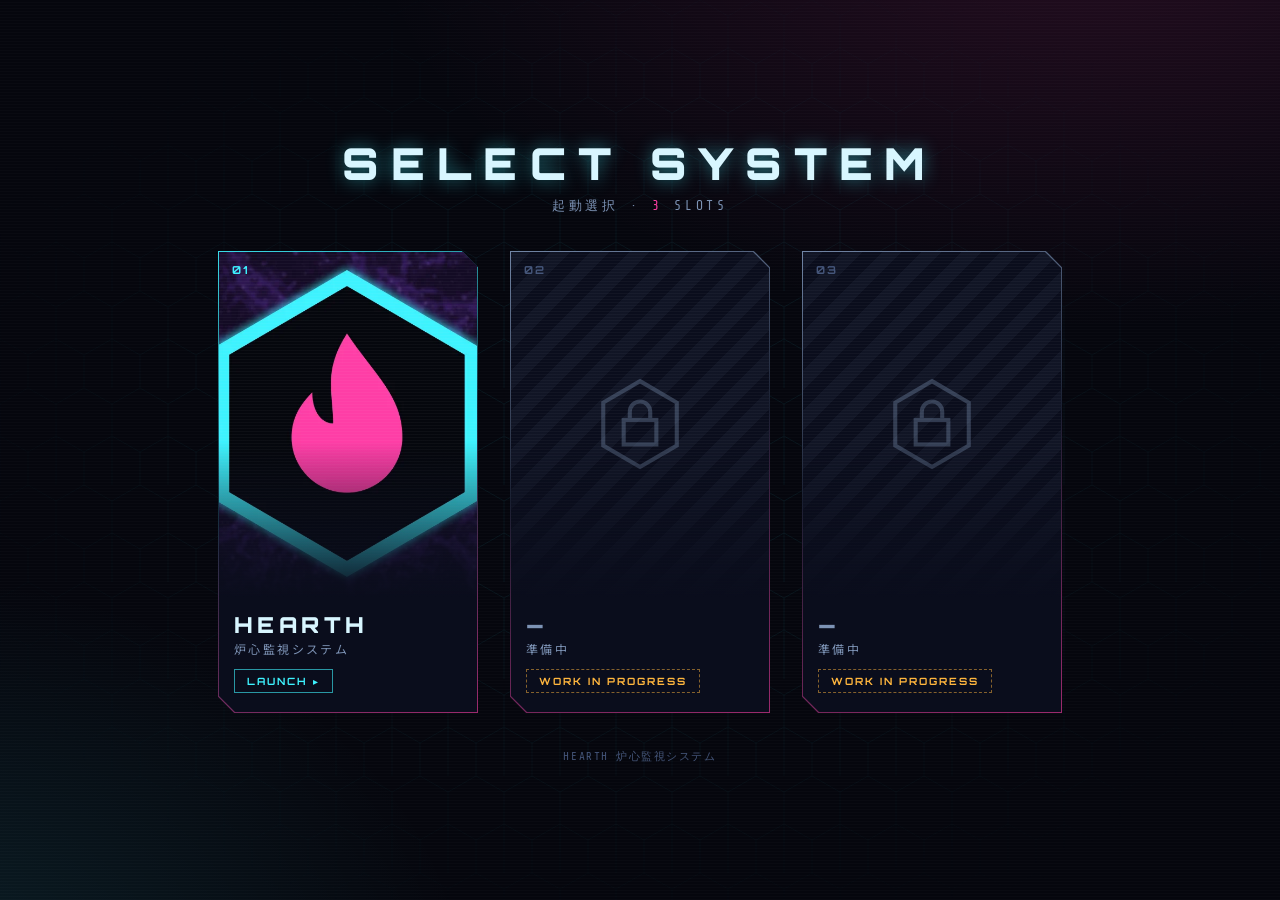
==== commit d70126b7: "v3.2: system select launcher, dashboard moved to hearth.html" ====
--- a/app/static/index.html
+++ b/app/static/index.html
@@ -3,240 +3,110 @@
 <head>
 <meta charset="utf-8">
 <meta name="viewport" content="width=device-width, initial-scale=1">
-<title>HEARTH // 炉心監視</title>
+<title>HEARTH // 起動選択</title>
 <meta name="theme-color" content="#05060d">
 <link rel="icon" href="data:image/svg+xml,%3Csvg xmlns='http://www.w3.org/2000/svg' viewBox='0 0 32 32'%3E%3Cpath d='M16 2 29 9.5v13L16 30 3 22.5v-13z' fill='%2305060d' stroke='%233ef3ff' stroke-width='2'/%3E%3Cpath d='M16 8c3 4 5 6 5 10a5 5 0 0 1-10 0c0-2 1-3 2-4 0 2 1 3 2 3 0-3-1-5 1-9z' fill='%23ff3ea5'/%3E%3C/svg%3E">
 <link rel="preconnect" href="https://fonts.googleapis.com">
 <link rel="preconnect" href="https://fonts.gstatic.com" crossorigin>
 <link href="https://fonts.googleapis.com/css2?family=Orbitron:wght@500;700;900&family=Rajdhani:wght@500;600;700&family=Share+Tech+Mono&family=Noto+Sans+JP:wght@400;700&display=swap" rel="stylesheet">
 <link rel="stylesheet" href="style.css">
-<script>try{var t=new URLSearchParams(location.search).get('theme')||localStorage.getItem('hearth.theme');if(t&&t!=='hearth')document.documentElement.dataset.theme=t}catch(e){}</script>
+<script>
+// old dashboard deep links (/?node=…) keep working
+if (/[?&]node=/.test(location.search)) location.replace('hearth.html' + location.search + location.hash);
+try{var t=new URLSearchParams(location.search).get('theme')||localStorage.getItem('hearth.theme');if(t&&t!=='hearth')document.documentElement.dataset.theme=t}catch(e){}
+</script>
+<style>
+  .front { position: relative; z-index: 1; min-height: 100vh; display: flex; flex-direction: column; align-items: center;
+    justify-content: center; gap: 36px; padding: 40px 16px; }
+  .front-head { text-align: center; }
+  .front-head h1 { margin: 0; font: 900 clamp(26px, 5vw, 44px) var(--f-disp); letter-spacing: .28em; color: var(--text);
+    text-shadow: 0 0 18px rgba(var(--a1-rgb), .45); }
+  .front-head p { margin: 6px 0 0; font: 13px var(--f-mono); letter-spacing: .3em; color: var(--dim); }
+  .front-head p b { color: var(--a2); font-weight: 400; }
+
+  .slots { display: grid; grid-template-columns: repeat(3, minmax(0, 260px)); gap: clamp(14px, 3vw, 32px); width: 100%; justify-content: center; }
+  .slot { --c: var(--a1); --c-rgb: var(--a1-rgb);
+    position: relative; display: flex; flex-direction: column; aspect-ratio: 9 / 16; text-decoration: none; color: var(--text);
+    background: var(--panel); clip-path: var(--chamfer); isolation: isolate;
+    transition: transform .25s ease, filter .25s ease; }
+  /* chamfered border: an outer gradient layer behind a 1px-inset fill */
+  .slot::before { content: ""; position: absolute; inset: 0; z-index: -2; clip-path: var(--chamfer);
+    background: linear-gradient(160deg, rgba(var(--c-rgb), .9), rgba(var(--c-rgb), .15) 45%, rgba(var(--a2-rgb), .6)); }
+  .slot::after { content: ""; position: absolute; inset: 1px; z-index: -1; clip-path: var(--chamfer); background: var(--bg2); }
+
+  .slot-no { position: absolute; top: 12px; left: 14px; z-index: 2; font: 700 11px var(--f-disp); letter-spacing: .2em; color: var(--c); }
+  .slot-art { position: relative; flex: 1; margin: 1px 1px 0; overflow: hidden; display: grid; place-items: center; }
+  .slot-art img { width: 100%; height: 100%; object-fit: cover; transition: transform .6s ease; }
+  .slot-art::after { content: ""; position: absolute; inset: 0;
+    background: linear-gradient(180deg, transparent 55%, var(--bg2)), repeating-linear-gradient(0deg, rgba(255,255,255,.03) 0 1px, transparent 1px 3px); }
+  .slot-info { padding: 14px 16px 20px; }
+  .slot-info h2 { margin: 0; font: 900 clamp(15px, 2.2vw, 22px) var(--f-disp); letter-spacing: .2em; }
+  .slot-info .jp { display: block; margin-top: 2px; font: 12px var(--f-jp); color: var(--dim); letter-spacing: .2em; }
+  .slot-info .go { display: inline-block; margin-top: 12px; padding: 5px 12px; border: 1px solid rgba(var(--c-rgb), .6);
+    font: 700 10px var(--f-disp); letter-spacing: .2em; color: var(--c); }
+
+  a.slot:hover, a.slot:focus-visible { transform: translateY(-6px); filter: drop-shadow(0 0 18px rgba(var(--c-rgb), .45)); outline: none; }
+  a.slot:hover .slot-art img, a.slot:focus-visible .slot-art img { transform: scale(1.05); }
+  a.slot:hover .go, a.slot:focus-visible .go { background: rgba(var(--c-rgb), .15); }
+
+  /* locked slots */
+  .slot.wip { --c: var(--faint); --c-rgb: 125, 147, 181; cursor: not-allowed; }
+  .slot.wip .slot-art { background: repeating-linear-gradient(135deg, rgba(var(--c-rgb), .06) 0 14px, transparent 14px 28px); }
+  .slot.wip .slot-art svg { width: 38%; color: var(--dim); opacity: .35; }
+  .slot.wip h2 { color: var(--dim); }
+  .slot.wip .go { border-style: dashed; color: var(--amber); border-color: rgba(255, 182, 62, .5); }
+
+  .front-foot { font: 11px var(--f-mono); color: var(--faint); letter-spacing: .14em; }
+
+  @media (max-width: 680px) {
+    .slots { grid-template-columns: minmax(0, 300px); }
+    .slot.wip { aspect-ratio: auto; flex-direction: row; min-height: 96px; }
+    .slot.wip .slot-art { flex: 0 0 96px; }
+    .slot.wip .slot-info { align-self: center; }
+  }
+  @media (prefers-reduced-motion: reduce) { .slot, .slot-art img { transition: none; } }
+</style>
 </head>
 <body>
 <div class="bg-hex" aria-hidden="true"></div>
 <div class="bg-scan" aria-hidden="true"></div>
 
-<div id="boot" aria-hidden="true">
-  <div class="boot-box">
-    <div class="boot-logo">HEARTH<span>炉心監視システム</span></div>
-    <pre id="bootLog"></pre>
-    <div class="boot-bar"><i id="bootBar"></i></div>
-  </div>
-</div>
+<main class="front">
+  <header class="front-head">
+    <h1>SELECT SYSTEM</h1>
+    <p>起動選択 · <b>3</b> SLOTS</p>
+  </header>
 
-<div class="alert-banner" id="alertBanner" role="alert">
-  <span class="hz"></span><b>警告 // THERMAL WARNING</b><span id="alertText"></span><span class="hz"></span>
-</div>
+  <nav class="slots" aria-label="Systems">
+    <a class="slot" href="hearth.html">
+      <span class="slot-no">01</span>
+      <div class="slot-art"><img src="img/hearth.webp" alt="" width="560" height="640"></div>
+      <div class="slot-info">
+        <h2>HEARTH</h2><span class="jp">炉心監視システム</span>
+        <span class="go">LAUNCH ▸</span>
+      </div>
+    </a>
 
-<header class="top">
-  <div class="brand">
-    <svg class="brand-mark" viewBox="0 0 48 48" aria-hidden="true">
-      <path d="M24 3 42 13.5v21L24 45 6 34.5v-21z" class="bm-hex"/>
-      <path d="M24 11c4 6 8 9 8 15a8 8 0 0 1-16 0c0-3 1.5-5 3-6.5 0 3 1.5 4.5 3 4.5 0-4.5-1.5-7.5 2-13z" class="bm-flame"/>
-    </svg>
-    <div>
-      <div class="logo">HEARTH<em>ハース</em></div>
-      <div class="sub">炉心監視システム · HOMELAB OPERATIONS</div>
-    </div>
-  </div>
-  <div class="hostinfo">
-    <div><label>NODE</label><b id="hHost">—</b></div>
-    <div><label>OS</label><b id="hOs">—</b></div>
-    <div><label>KERNEL</label><b id="hKernel">—</b></div>
-    <div><label>UPTIME</label><b id="hUp">—</b></div>
-  </div>
-  <div class="clock">
-    <div id="clock">--:--:--</div>
-    <div id="date">----.--.--</div>
-  </div>
-  <div class="hud-ctl">
-    <div class="theme-pick">
-      <button class="tbtn" id="themeBtn" type="button" aria-haspopup="true" aria-expanded="false" title="Theme">
-        <span class="sw"><i style="background:var(--a1)"></i><i style="background:var(--a2)"></i><i style="background:var(--a3)"></i></span><span id="themeName">HEARTH</span>
-      </button>
-      <div class="theme-menu" id="themeMenu" hidden></div>
-    </div>
-    <div class="link" id="link" title="WebSocket link"><i></i><span>NO LINK</span></div>
-    <button class="menu-btn" id="menuBtn" type="button" aria-label="Open the command deck" aria-expanded="false" aria-controls="sidebar" title="Menu (S)">
-      <span></span><span></span><span></span>
-    </button>
-  </div>
-</header>
-
-<div class="ticker" aria-hidden="true"><div class="ticker-track" id="ticker"></div></div>
-
-<nav class="fleet" id="fleet" aria-label="Fleet nodes" hidden></nav>
-<div class="stale-banner" role="status"><b>SIGNAL LOST // 応答なし</b><span id="staleText"></span></div>
-
-<main class="grid">
-  <!-- 01 CORE -->
-  <section class="panel p-core">
-    <div class="ph"><span class="no">01</span><h2>CORE</h2><span class="jp">炉心</span><span class="meta" id="cpuModel"></span></div>
-    <div class="core-body">
-      <div class="reactor">
-        <svg viewBox="0 0 200 200" aria-hidden="true">
-          <defs>
-            <radialGradient id="rg" cx="50%" cy="50%" r="50%">
-              <stop offset="0%" style="stop-color:var(--a2);stop-opacity:.35"/>
-              <stop offset="60%" style="stop-color:var(--a1);stop-opacity:.06"/>
-              <stop offset="100%" style="stop-color:var(--a1);stop-opacity:0"/>
-            </radialGradient>
-          </defs>
-          <circle cx="100" cy="100" r="58" fill="url(#rg)" id="coreGlow"/>
-          <g id="spinA"><circle cx="100" cy="100" r="96" class="r-dash"/></g>
-          <g id="spinB"><circle cx="100" cy="100" r="62" class="r-dash2"/>
-            <path d="M100 34 l4 7 h-8z M100 166 l4 -7 h-8z" class="r-tri"/></g>
-          <circle cx="100" cy="100" r="86" class="r-track"/>
-          <circle cx="100" cy="100" r="86" class="r-cpu" id="ringCpu" pathLength="100" transform="rotate(-90 100 100)"/>
-          <circle cx="100" cy="100" r="73" class="r-track thin"/>
-          <circle cx="100" cy="100" r="73" class="r-mem" id="ringMem" pathLength="100" transform="rotate(-90 100 100)"/>
-        </svg>
-        <div class="r-center">
-          <div class="r-val"><span id="cpuPct">0</span><small>%</small></div>
-          <div class="r-lbl">CPU 負荷</div>
-          <div class="r-mem-lbl">MEM <b id="memPct">0</b>%</div>
-        </div>
-      </div>
-      <dl class="kv">
-        <div><dt>LOAD</dt><dd id="kLoad">—</dd></div>
-        <div><dt>CLOCK</dt><dd id="kFreq">—</dd></div>
-        <div><dt>THREADS</dt><dd id="kThreads">—</dd></div>
-        <div><dt>CPU TEMP</dt><dd id="kTemp">—</dd></div>
-        <div><dt>MEMORY</dt><dd id="kMem">—</dd></div>
-        <div><dt>SWAP</dt><dd id="kSwap">—</dd></div>
-      </dl>
-    </div>
-    <div class="cores" id="cores"></div>
-    <div class="chart-wrap sm"><canvas id="cpuChart"></canvas><span class="legend"><i class="c"></i>CPU <i class="m"></i>MEM · 120s</span></div>
-  </section>
-
-  <!-- 02 NETWORK -->
-  <section class="panel p-net">
-    <div class="ph"><span class="no">02</span><h2>NETWORK</h2><span class="jp">通信</span><span class="meta" id="netIface">—</span></div>
-    <div class="net-read">
-      <div class="big rx"><label>▼ DOWNLINK</label><b id="nRx">0</b><small id="nRxPk">peak —</small></div>
-      <div class="big tx"><label>▲ UPLINK</label><b id="nTx">0</b><small id="nTxPk">peak —</small></div>
-      <div class="mini"><label>TOTAL RX</label><b id="nTrx">—</b></div>
-      <div class="mini"><label>TOTAL TX</label><b id="nTtx">—</b></div>
-      <div class="mini"><label>TCP ESTAB</label><b id="nEst">—</b></div>
-      <div class="mini"><label>LISTEN</label><b id="nListen">—</b></div>
-      <div class="mini"><label>UDP SOCK</label><b id="nUdp">—</b></div>
-      <div class="mini"><label>PEERS</label><b id="nPeers">—</b></div>
-    </div>
-    <div class="chart-wrap lg"><canvas id="netChart"></canvas><span class="legend"><i class="c"></i>RX <i class="m"></i>TX · 120s</span></div>
-    <div class="ifaces" id="ifaces"></div>
-  </section>
-
-  <!-- 03 THERMAL -->
-  <section class="panel p-therm">
-    <div class="ph"><span class="no">03</span><h2>THERMAL</h2><span class="jp">熱源</span><span class="meta" id="thermMeta">—</span></div>
-    <div class="therm-head">
-      <div class="hot"><label>HOTTEST CPU</label><b id="hotVal">—</b><small id="hotLbl"></small></div>
-      <div class="chart-wrap xs"><canvas id="hotChart"></canvas></div>
-    </div>
-    <div class="temps" id="temps"></div>
-    <div class="fans" id="fans"></div>
-  </section>
-
-  <!-- 04 CONTAINERS -->
-  <section class="panel p-cont">
-    <div class="ph"><span class="no">04</span><h2>CONTAINERS</h2><span class="jp">艦隊</span>
-      <span class="meta"><span id="dCount">—</span> · <span id="dVer">engine —</span></span></div>
-    <div class="cont-tools">
-      <input id="dFilter" type="search" placeholder="FILTER // 検索" autocomplete="off" spellcheck="false">
-      <button id="dStopped" class="tgl on" type="button">SHOW STOPPED</button>
-      <div class="cont-sum" id="dSum"></div>
-    </div>
-    <div class="cont-empty" id="dEmpty" hidden></div>
-    <div class="cards" id="cards"></div>
-  </section>
-
-  <!-- 05 STORAGE -->
-  <section class="panel p-stor">
-    <div class="ph"><span class="no">05</span><h2>STORAGE</h2><span class="jp">記憶域</span><span class="meta" id="ioMeta">—</span></div>
-    <div class="disks" id="disks"></div>
-    <div class="sub-h">DRIVE HEALTH // S.M.A.R.T.<span id="smartMeta"></span></div>
-    <div class="drives" id="drives"></div>
-  </section>
-
-  <!-- 06 ARCHIVE -->
-  <section class="panel p-hist">
-    <div class="ph"><span class="no">06</span><h2>ARCHIVE</h2><span class="jp">履歴</span><span class="meta" id="histMeta">—</span></div>
-    <div class="hist-tools">
-      <div class="seg-tabs" id="histRange" role="tablist">
-        <button type="button" data-r="1h" class="on">1H</button><button type="button" data-r="6h">6H</button><button type="button" data-r="24h">24H</button><button type="button" data-r="7d">7D</button><button type="button" data-r="30d">30D</button>
-      </div>
-      <label class="cmp" id="cmpWrap" hidden>VS <select id="histCmp" aria-label="Compare with another machine"></select></label>
-      <div class="cmp-legend" id="cmpLegend" hidden></div>
-      <div class="hist-sum" id="histSum"></div>
-    </div>
-    <div class="hist-grid">
-      <div class="hist-cell"><label>CPU / MEMORY<span id="hCpuLbl"></span></label><div class="chart-wrap md"><canvas id="hCpu"></canvas></div></div>
-      <div class="hist-cell"><label>CPU TEMPERATURE<span id="hTempLbl"></span></label><div class="chart-wrap md"><canvas id="hTemp"></canvas></div></div>
-      <div class="hist-cell"><label>NETWORK<span id="hNetLbl"></span></label><div class="chart-wrap md"><canvas id="hNet"></canvas></div></div>
-    </div>
-  </section>
-
-  <!-- 07 NAVIGATOR -->
-  <section class="panel p-nav">
-    <div class="ph"><span class="no">07</span><h2>NAVIGATOR</h2><span class="jp">案内役</span><span class="meta">KAGARI-AI v3.0<button class="tgl sm" id="sfxBtn" type="button" aria-pressed="false">SFX OFF</button></span></div>
-    <div class="nav-body">
-      <div class="nav-face" id="navFace">
-        <div class="nf-screen"><span id="navKao">(・ω・)</span></div>
-        <div class="nf-name">篝 KAGARI</div>
-      </div>
-      <div class="nav-talk">
-        <div class="nt-mood" id="navMood">STANDBY</div>
-        <p id="navLine">Booting up… one moment, commander.</p>
-        <p class="nt-jp" id="navJp">起動中…</p>
+    <div class="slot wip" aria-disabled="true">
+      <span class="slot-no">02</span>
+      <div class="slot-art" aria-hidden="true"><svg viewBox="0 0 48 48" fill="none" stroke="currentColor" stroke-width="2"><path d="M24 3 42 13.5v21L24 45 6 34.5v-21z"/><rect x="16" y="22" width="16" height="12"/><path d="M19 22v-4a5 5 0 0 1 10 0v4"/></svg></div>
+      <div class="slot-info">
+        <h2>—</h2><span class="jp">準備中</span>
+        <span class="go">WORK IN PROGRESS</span>
       </div>
     </div>
-  </section>
 
-  <!-- 08 NODES -->
-  <section class="panel p-nodes">
-    <div class="ph"><span class="no">08</span><h2>NODES</h2><span class="jp">近隣</span><span class="meta" id="lanMeta">—</span></div>
-    <div class="tabs" role="tablist">
-      <button class="tab on" data-tab="lan" type="button">LAN NEIGHBORS</button>
-      <button class="tab" data-tab="peers" type="button">ACTIVE PEERS</button>
+    <div class="slot wip" aria-disabled="true">
+      <span class="slot-no">03</span>
+      <div class="slot-art" aria-hidden="true"><svg viewBox="0 0 48 48" fill="none" stroke="currentColor" stroke-width="2"><path d="M24 3 42 13.5v21L24 45 6 34.5v-21z"/><rect x="16" y="22" width="16" height="12"/><path d="M19 22v-4a5 5 0 0 1 10 0v4"/></svg></div>
+      <div class="slot-info">
+        <h2>—</h2><span class="jp">準備中</span>
+        <span class="go">WORK IN PROGRESS</span>
+      </div>
     </div>
-    <ul class="list" id="lanList"></ul>
-    <ul class="list" id="peerList" hidden></ul>
-  </section>
+  </nav>
 
-  <!-- 09 LOG -->
-  <section class="panel p-log">
-    <div class="ph"><span class="no">09</span><h2>SYSTEM LOG</h2><span class="jp">記録</span><span class="meta" id="logMeta">0 entries</span></div>
-    <ol class="log" id="log"></ol>
-  </section>
-
-  <!-- 10 BEACONS -->
-  <section class="panel p-bea" hidden>
-    <div class="ph"><span class="no">10</span><h2>BEACONS</h2><span class="jp">監視点</span><span class="meta" id="beaMeta">—</span></div>
-    <div class="beacons" id="beacons"></div>
-  </section>
+  <footer class="front-foot">HEARTH 炉心監視システム</footer>
 </main>
-
-<div class="scrim" id="scrim"></div>
-<aside class="sidebar" id="sidebar" aria-label="Command deck" aria-hidden="true" inert>
-  <header class="sb-head">
-    <div><b>COMMAND DECK</b><span>指令室</span></div>
-    <button class="sb-x" id="sbClose" type="button" aria-label="Close menu">✕</button>
-  </header>
-  <div class="sb-body" id="sbBody"></div>
-</aside>
-
-<div class="modal" id="modal" role="dialog" aria-modal="true" aria-labelledby="modalTitle" hidden>
-  <div class="modal-box">
-    <header><h3 id="modalTitle"></h3><button class="sb-x" id="modalClose" type="button" aria-label="Close">✕</button></header>
-    <div class="modal-body" id="modalBody"></div>
-  </div>
-</div>
-<div class="toasts" id="toasts" aria-live="polite"></div>
-
-<footer class="foot">HEARTH 炉心監視システム · <span id="footInfo">awaiting telemetry</span></footer>
-
-<script src="chart.js"></script>
-<script src="app.js"></script>
 </body>
 </html>
--- a/app/static/style.css
+++ b/app/static/style.css
@@ -157,6 +157,7 @@
 @keyframes blink { 50% { opacity: .35; } }
 
 /* ── header ── */
+a.brand { color: inherit; text-decoration: none; }
 .top {
   /* above the ticker/fleet/stale banner (z 2) so the theme dropdown isn't covered by them */
   position: relative; z-index: 10; display: grid; grid-template-columns: auto 1fr auto auto; align-items: center;
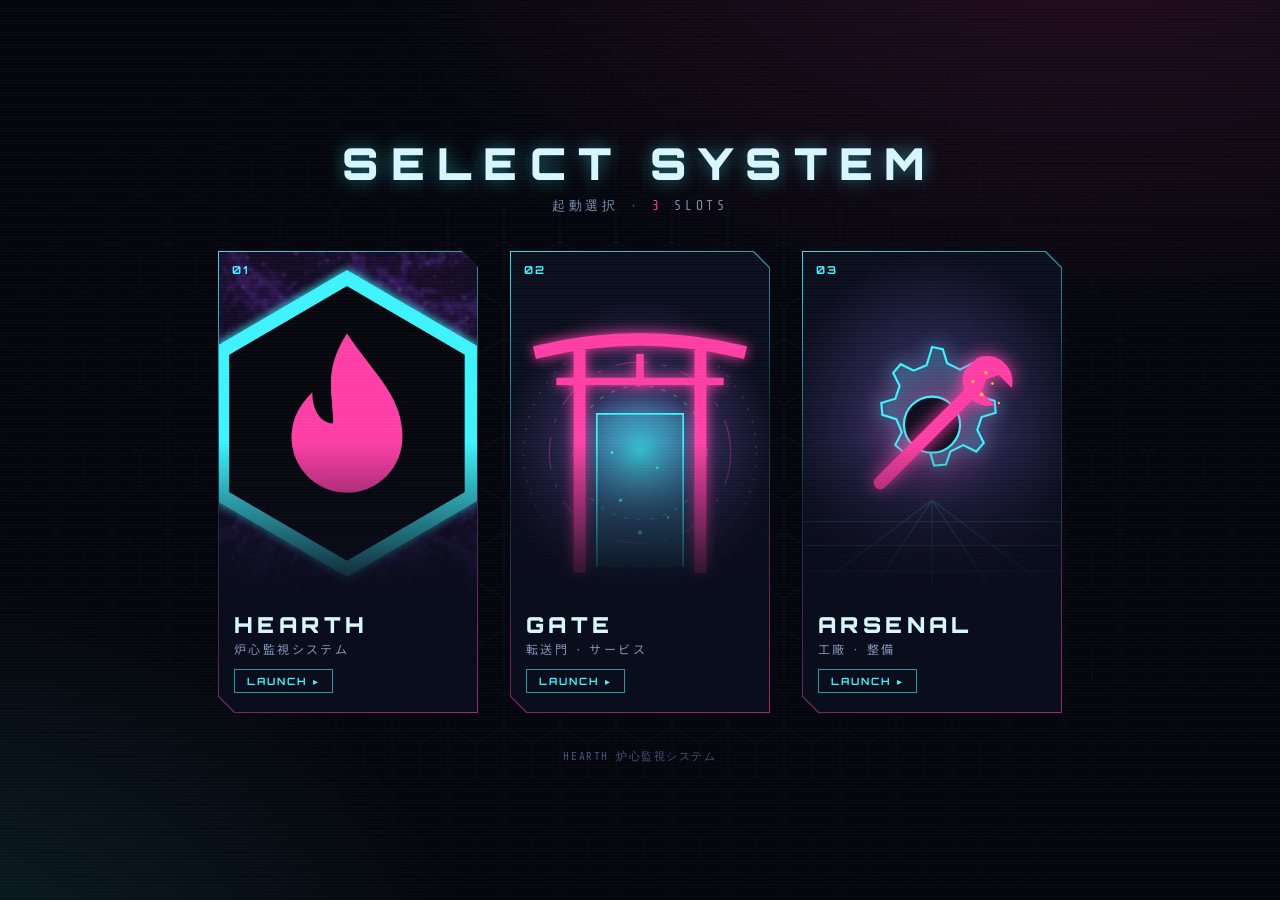
==== commit 96177a73: "v3.3: GATE service portal and ARSENAL maintenance bay" ====
--- a/app/static/index.html
+++ b/app/static/index.html
@@ -49,6 +49,36 @@
   a.slot:hover .slot-art img, a.slot:focus-visible .slot-art img { transform: scale(1.05); }
   a.slot:hover .go, a.slot:focus-visible .go { background: rgba(var(--c-rgb), .15); }
 
+  /* GATE art (inline SVG, follows the theme) */
+  .slot-art svg.art { width: 100%; height: 100%; }
+  .art-rings circle { stroke: var(--a1); opacity: .35; transform-origin: 140px 186px; }
+  .art-rings .ar1 { stroke-dasharray: 4 8; animation: artspin 18s linear infinite; }
+  .art-rings .ar2 { stroke: var(--a2); stroke-dasharray: 30 14 4 14; animation: artspin 28s linear infinite reverse; }
+  .art-rings .ar3 { stroke-dasharray: 2 10; opacity: .2; animation: artspin 40s linear infinite; }
+  .art-gate path { fill: none; stroke: var(--a2); filter: drop-shadow(0 0 6px var(--a2)); }
+  .ag-top { stroke-width: 12; } .ag-bar { stroke-width: 7; } .ag-post { stroke-width: 11; }
+  .art-portal { fill: rgba(var(--a1-rgb), .14); stroke: var(--a1); stroke-width: 1.5; filter: drop-shadow(0 0 10px var(--a1)); animation: artpulse 3s ease-in-out infinite; }
+  .art-sparks circle { fill: var(--a1); animation: artrise 4s linear infinite; }
+  .art-sparks circle:nth-child(2) { animation-delay: -1s; } .art-sparks circle:nth-child(3) { animation-delay: -2.2s; }
+  .art-sparks circle:nth-child(4) { animation-delay: -3s; } .art-sparks circle:nth-child(5) { animation-delay: -1.6s; }
+  @keyframes artspin { to { transform: rotate(360deg); } }
+  @keyframes artpulse { 50% { fill: rgba(var(--a1-rgb), .3); } }
+  @keyframes artrise { from { transform: translateY(0); opacity: 0; } 20% { opacity: 1; } to { transform: translateY(-90px); opacity: 0; } }
+  a.slot:hover .art-portal, a.slot:focus-visible .art-portal { fill: rgba(var(--a1-rgb), .4); }
+
+  /* ARSENAL art */
+  .art-grid path { fill: none; stroke: var(--a1); stroke-width: 1; opacity: .25; }
+  .art-gear { transform-origin: 140px 160px; animation: artspin 24s linear infinite; }
+  .art-gear path { fill: rgba(var(--a1-rgb), .08); stroke: var(--a1); stroke-width: 2; filter: drop-shadow(0 0 8px var(--a1)); }
+  .art-gear circle { fill: var(--bg2); stroke: var(--a1); stroke-width: 2; }
+  .art-wrench path { fill: none; stroke: var(--a2); stroke-width: 12; stroke-linecap: round; filter: drop-shadow(0 0 8px var(--a2)); }
+  .art-wrench path + path { fill: var(--a2); stroke-width: 0; }
+  .s-arsenal .art-sparks circle { fill: var(--amber); animation: artspark 1.6s ease-out infinite; transform-origin: 186px 130px; }
+  .s-arsenal .art-sparks circle:nth-child(2) { animation-delay: -.4s; } .s-arsenal .art-sparks circle:nth-child(3) { animation-delay: -.9s; }
+  .s-arsenal .art-sparks circle:nth-child(4) { animation-delay: -1.2s; } .s-arsenal .art-sparks circle:nth-child(5) { animation-delay: -.6s; }
+  @keyframes artspark { from { transform: scale(.2); opacity: 1; } to { transform: scale(2.2); opacity: 0; } }
+  a.s-arsenal:hover .art-gear, a.s-arsenal:focus-visible .art-gear { animation-duration: 6s; }
+
   /* locked slots */
   .slot.wip { --c: var(--faint); --c-rgb: 125, 147, 181; cursor: not-allowed; }
   .slot.wip .slot-art { background: repeating-linear-gradient(135deg, rgba(var(--c-rgb), .06) 0 14px, transparent 14px 28px); }
@@ -64,7 +94,7 @@
     .slot.wip .slot-art { flex: 0 0 96px; }
     .slot.wip .slot-info { align-self: center; }
   }
-  @media (prefers-reduced-motion: reduce) { .slot, .slot-art img { transition: none; } }
+  @media (prefers-reduced-motion: reduce) { .slot, .slot-art img { transition: none; } .slot-art svg.art * { animation: none !important; } }
 </style>
 </head>
 <body>
@@ -87,23 +117,58 @@
       </div>
     </a>
 
-    <div class="slot wip" aria-disabled="true">
+    <a class="slot s-gate" href="gate.html">
       <span class="slot-no">02</span>
-      <div class="slot-art" aria-hidden="true"><svg viewBox="0 0 48 48" fill="none" stroke="currentColor" stroke-width="2"><path d="M24 3 42 13.5v21L24 45 6 34.5v-21z"/><rect x="16" y="22" width="16" height="12"/><path d="M19 22v-4a5 5 0 0 1 10 0v4"/></svg></div>
+      <div class="slot-art" aria-hidden="true">
+        <svg class="art" viewBox="0 0 280 320" preserveAspectRatio="xMidYMid slice">
+          <defs>
+            <radialGradient id="gGlow" cx="50%" cy="58%" r="45%">
+              <stop offset="0" style="stop-color:var(--a1);stop-opacity:.75"/>
+              <stop offset=".45" style="stop-color:var(--a3);stop-opacity:.25"/>
+              <stop offset="1" style="stop-color:var(--a3);stop-opacity:0"/>
+            </radialGradient>
+          </defs>
+          <rect width="280" height="320" fill="url(#gGlow)"/>
+          <g class="art-rings" fill="none" stroke-width="1.2">
+            <circle cx="140" cy="186" r="62" class="ar1"/><circle cx="140" cy="186" r="84" class="ar2"/><circle cx="140" cy="186" r="108" class="ar3"/>
+          </g>
+          <g class="art-gate" stroke-linecap="square">
+            <path d="M48 92 Q140 70 232 92" class="ag-top"/><path d="M66 120h148" class="ag-bar"/>
+            <path d="M84 96v196M196 96v196" class="ag-post"/><path d="M140 98v22" class="ag-bar"/>
+          </g>
+          <path d="M100 292V150h80v142" class="art-portal"/>
+          <g class="art-sparks"><circle cx="122" cy="230" r="1.6"/><circle cx="156" cy="200" r="1.2"/><circle cx="140" cy="260" r="1.8"/><circle cx="166" cy="246" r="1.1"/><circle cx="114" cy="186" r="1.3"/></g>
+        </svg>
+      </div>
       <div class="slot-info">
-        <h2>—</h2><span class="jp">準備中</span>
-        <span class="go">WORK IN PROGRESS</span>
+        <h2>GATE</h2><span class="jp">転送門 · サービス</span>
+        <span class="go">LAUNCH ▸</span>
       </div>
-    </div>
+    </a>
 
-    <div class="slot wip" aria-disabled="true">
+    <a class="slot s-arsenal" href="arsenal.html">
       <span class="slot-no">03</span>
-      <div class="slot-art" aria-hidden="true"><svg viewBox="0 0 48 48" fill="none" stroke="currentColor" stroke-width="2"><path d="M24 3 42 13.5v21L24 45 6 34.5v-21z"/><rect x="16" y="22" width="16" height="12"/><path d="M19 22v-4a5 5 0 0 1 10 0v4"/></svg></div>
+      <div class="slot-art" aria-hidden="true">
+        <svg class="art" viewBox="0 0 280 320" preserveAspectRatio="xMidYMid slice">
+          <defs>
+            <radialGradient id="aGlow" cx="50%" cy="50%" r="50%">
+              <stop offset="0" style="stop-color:var(--a2);stop-opacity:.55"/>
+              <stop offset=".5" style="stop-color:var(--a3);stop-opacity:.18"/>
+              <stop offset="1" style="stop-color:var(--a3);stop-opacity:0"/>
+            </radialGradient>
+          </defs>
+          <rect width="280" height="320" fill="url(#aGlow)"/>
+          <g class="art-grid"><path d="M0 250h280M0 272h280M0 296h280M140 230 20 320M140 230 260 320M140 230v90M140 230 80 320M140 230 200 320"/></g>
+          <g class="art-gear"><path d="M140 88l10 2 4 13 12 6 12-6 8 7-6 12 5 12 13 4 1 11-13 4-4 12 6 12-7 8-12-6-12 6-4 12-11 1-4-13-12-5-12 6-8-7 6-12-5-12-13-4-1-11 13-4 4-12-6-12 7-8 12 6 12-5 4-13z"/><circle cx="140" cy="160" r="26"/></g>
+          <g class="art-wrench"><path d="M92 214 176 130"/><path d="M170 110a24 24 0 0 0 28 32l-12-12 4-12 12-4 12 12a24 24 0 0 0-32-28z"/></g>
+          <g class="art-sparks"><circle cx="186" cy="132" r="1.8"/><circle cx="196" cy="122" r="1.2"/><circle cx="178" cy="120" r="1.4"/><circle cx="202" cy="140" r="1.1"/><circle cx="190" cy="112" r="1.6"/></g>
+        </svg>
+      </div>
       <div class="slot-info">
-        <h2>—</h2><span class="jp">準備中</span>
-        <span class="go">WORK IN PROGRESS</span>
+        <h2>ARSENAL</h2><span class="jp">工廠 · 整備</span>
+        <span class="go">LAUNCH ▸</span>
       </div>
-    </div>
+    </a>
   </nav>
 
   <footer class="front-foot">HEARTH 炉心監視システム</footer>
--- a/app/static/style.css
+++ b/app/static/style.css
@@ -764,3 +764,254 @@
 @media (max-width: 700px) { .rep-cols { grid-template-columns: minmax(0, 1fr); } .rep-head { flex-direction: column; align-items: flex-start; } }
 @media (max-width: 480px) { .logo em { display: none; } }
 @media (hover: none) { .sb-row kbd { display: none; } }
+
+/* ═══════════════ GATE 転送門 ═══════════════ */
+.bm-gate { fill: none; stroke: var(--a2); stroke-width: 2.6; stroke-linecap: round; filter: drop-shadow(0 0 6px var(--a2)); }
+.bm-portal { fill: rgba(var(--a1-rgb), .25); stroke: var(--a1); stroke-width: 1.4; animation: pulse 2.6s ease-in-out infinite; }
+.g-top { grid-template-columns: auto minmax(0, 1fr) auto; }
+.g-search { position: relative; display: flex; align-items: center; gap: 10px; justify-self: center; width: min(560px, 100%);
+  padding: 0 12px; height: 42px; border: 1px solid var(--line-2); background: rgba(var(--a1-rgb), .04);
+  clip-path: polygon(10px 0, 100% 0, 100% calc(100% - 10px), calc(100% - 10px) 100%, 0 100%, 0 10px); }
+.g-search:focus-within { border-color: var(--a1); background: rgba(var(--a1-rgb), .08); box-shadow: inset 0 0 18px rgba(var(--a1-rgb), .12); }
+.g-search svg { width: 18px; height: 18px; flex: none; fill: none; stroke: var(--a1); stroke-width: 2; }
+.g-search input { flex: 1; min-width: 0; background: transparent; border: 0; outline: 0; font: 600 16px var(--f-mono); letter-spacing: .06em; }
+.g-search input::placeholder { color: var(--faint); letter-spacing: .16em; }
+.g-search input::-webkit-search-cancel-button { filter: grayscale(1); }
+.g-add { white-space: nowrap; }
+.g-main { position: relative; z-index: 1; display: grid; gap: 16px; padding: 18px 24px 8px; }
+.g-tools { display: flex; flex-wrap: wrap; align-items: center; gap: 10px 14px; margin-bottom: 4px; }
+.g-sum { margin-left: auto; display: flex; flex-wrap: wrap; gap: 4px 14px; font: 11px var(--f-mono); color: var(--dim); letter-spacing: .08em; }
+.g-sum span { display: inline-flex; align-items: center; gap: 6px; }
+.g-sum i { width: 7px; height: 7px; border-radius: 50%; background: var(--sc); box-shadow: 0 0 6px var(--sc); }
+.g-group[hidden] { display: none; }
+.g-group .sub-h b { font: 700 11px var(--f-disp); letter-spacing: .2em; color: var(--a1); }
+.g-tiles { display: grid; grid-template-columns: repeat(auto-fill, minmax(min(100%, 228px), 1fr)); gap: 10px; }
+.g-empty code { font: 12px var(--f-mono); color: var(--a2); }
+.g-empty .tgl.sm { margin-left: 4px; }
+
+/* status colours (tiles, dots, summary) */
+.st-up { --sc: var(--green); } .st-warn { --sc: var(--amber); } .st-crit { --sc: var(--red); }
+.st-off { --sc: var(--faint); } .st-lost { --sc: #8a7a5a; } .st-none { --sc: transparent; }
+
+/* tile */
+.gt { position: relative; display: flex; flex-direction: column; gap: 8px; min-width: 0; padding: 12px 12px 10px;
+  background: rgba(var(--a1-rgb), .035); border: 1px solid var(--line); border-left: 2px solid var(--sc, var(--line));
+  transition: border-color .15s, background .15s, transform .15s; }
+.gt:hover, .gt.sel, .gt:focus-within { background: rgba(var(--a1-rgb), .08); border-color: var(--line-2); border-left-color: var(--sc); }
+.gt.sel { outline: 1px solid var(--a1); outline-offset: 1px; box-shadow: 0 0 18px rgba(var(--a1-rgb), .18); }
+.gt.st-off, .gt.st-lost { background: rgba(var(--a1-rgb), .015); }
+.gt.st-off .gt-name, .gt.st-lost .gt-name { color: var(--dim); }
+.gt.st-crit { background: rgba(255, 59, 92, .06); }
+.gt.is-hidden { opacity: .45; }
+.gt-a { display: flex; align-items: center; gap: 12px; min-width: 0; color: inherit; text-decoration: none; outline: none; }
+.gt-a::after { content: ""; position: absolute; inset: 0; } /* the whole tile is the link */
+.gt-ico { --h: 190; position: relative; flex: none; width: 40px; height: 40px; display: grid; place-items: center; overflow: hidden;
+  background: rgba(0, 0, 0, .25); border: 1px solid var(--line); }
+.gt-ico img { position: absolute; inset: 5px; width: 30px; height: 30px; object-fit: contain; opacity: 0; transition: opacity .2s; }
+.gt-ico.has-img img { opacity: 1; }
+.gt-ico.has-img .glyph { visibility: hidden; }
+.gt-ico .glyph { font: 900 18px var(--f-disp); color: hsl(var(--h) 90% 72%); text-shadow: 0 0 10px hsl(var(--h) 90% 60% / .6); }
+.gt-ico .glyph.emoji { font: 22px/1 system-ui, "Noto Color Emoji", sans-serif; text-shadow: none; }
+.gt-txt { display: flex; flex-direction: column; min-width: 0; padding-right: 18px; }
+.gt-name { font: 700 16px/1.15 var(--f-ui); letter-spacing: .02em; color: var(--text); white-space: nowrap; overflow: hidden; text-overflow: ellipsis; }
+.gt-url { font: 11px var(--f-mono); color: var(--faint); white-space: nowrap; overflow: hidden; text-overflow: ellipsis; margin-top: 2px; }
+.gt:hover .gt-url, .gt.sel .gt-url { color: var(--dim); }
+.gt-st { position: absolute; top: 12px; right: 12px; width: 8px; height: 8px; border-radius: 50%; background: var(--sc); box-shadow: 0 0 8px var(--sc); pointer-events: none; }
+.gt.st-crit .gt-st, .gt.st-warn .gt-st { animation: blink 1s steps(2) infinite; }
+.gt-foot { display: flex; flex-wrap: wrap; gap: 4px; min-height: 0; }
+.gt-foot:empty { display: none; }
+.chip { position: relative; z-index: 2; display: inline-block; padding: 1px 6px; font: 700 9px/1.6 var(--f-disp); letter-spacing: .12em;
+  color: var(--dim); border: 1px solid var(--line-2); text-decoration: none; white-space: nowrap; }
+.chip.port:hover { color: var(--a1); border-color: var(--a1); }
+.chip.cert.ok { border-color: transparent; padding: 0 2px; font-size: 10px; }
+.chip.cert.warn { color: var(--amber); border-color: rgba(255, 182, 62, .6); }
+.chip.cert.crit { color: #fff; background: var(--red); border-color: var(--red); }
+.chip.dim { color: var(--faint); border-style: dashed; }
+.gt-more { position: absolute; z-index: 2; right: 4px; bottom: 4px; width: 26px; height: 22px; padding: 0; cursor: pointer;
+  background: transparent; border: 1px solid transparent; color: var(--faint); font-size: 14px; line-height: 1; opacity: 0; transition: opacity .15s; }
+.gt:hover .gt-more, .gt.sel .gt-more, .gt-more:focus-visible { opacity: 1; }
+.gt-more:hover { color: var(--a1); border-color: var(--line-2); }
+@media (hover: none) { .gt-more { opacity: 1; } }
+
+/* machines / wake-on-LAN */
+.g-machines { display: grid; grid-template-columns: repeat(auto-fill, minmax(min(100%, 250px), 1fr)); gap: 10px; }
+.gm { display: flex; align-items: center; gap: 12px; min-width: 0; padding: 10px 12px; border: 1px solid var(--line); background: rgba(var(--a1-rgb), .03); }
+.gm-dot { flex: none; width: 9px; height: 9px; border-radius: 50%; background: var(--faint); }
+.gm-on .gm-dot, .gm-hub .gm-dot { background: var(--green); box-shadow: 0 0 8px var(--green); }
+.gm-off .gm-dot { background: var(--red); box-shadow: 0 0 8px var(--red); }
+.gm.waking .gm-dot { background: var(--amber); box-shadow: 0 0 8px var(--amber); animation: blink 1s steps(2) infinite; }
+.gm-txt { display: flex; flex-direction: column; min-width: 0; flex: 1; }
+.gm-txt b { font: 700 15px var(--f-ui); white-space: nowrap; overflow: hidden; text-overflow: ellipsis; }
+.gm-txt small { font: 11px var(--f-mono); color: var(--faint); white-space: nowrap; overflow: hidden; text-overflow: ellipsis; }
+.gm-wake { margin: 0; flex: none; }
+.gm-wake[hidden] { display: none; }
+
+/* edit form */
+.g-form { display: grid; gap: 12px; }
+.g-form > label { display: grid; gap: 4px; font: 700 10px var(--f-disp); letter-spacing: .16em; color: var(--faint); }
+.g-form input:not([type=checkbox]) { width: 100%; padding: 8px 10px; font: 14px var(--f-mono); background: rgba(0, 0, 0, .3);
+  border: 1px solid var(--line-2); outline: 0; letter-spacing: .02em; }
+.g-form input:focus { border-color: var(--a1); }
+.g-form input::placeholder { color: var(--faint); }
+.g-chk { display: flex; flex-wrap: wrap; gap: 8px 20px; }
+.g-note { margin: 0; font: 12px/1.45 var(--f-mono); color: var(--dim); }
+.g-note:empty { display: none; }
+.g-form .row { display: flex; gap: 8px; align-items: center; }
+.g-form .row .sp { flex: 1; }
+.g-form [hidden] { display: none; }
+.foot a { color: var(--dim); text-decoration: none; }
+.foot a:hover { color: var(--a1); }
+
+@media (max-width: 900px) {
+  .g-top { grid-template-columns: 1fr auto; }
+  .g-search { grid-column: 1 / -1; grid-row: 2; justify-self: stretch; width: 100%; }
+}
+@media (max-width: 760px) {
+  .g-main { padding: 12px 16px; }
+  .g-sum { margin-left: 0; width: 100%; }
+  .g-add { padding: 6px 8px; }
+}
+@media (prefers-reduced-motion: reduce) { .bm-portal, .gt.st-crit .gt-st, .gt.st-warn .gt-st, .gm.waking .gm-dot { animation: none; } }
+@media (max-width: 560px) {
+  .g-tiles { grid-template-columns: repeat(auto-fill, minmax(min(100%, 150px), 1fr)); gap: 8px; }
+  .gt { padding: 10px 10px 8px; }
+  .gt-ico { width: 34px; height: 34px; } .gt-ico img { inset: 4px; width: 24px; height: 24px; }
+  .gt-a { gap: 10px; } .gt-name { font-size: 15px; }
+}
+.g-tools [hidden] { display: none; }
+.maint-banner { display: none; position: relative; z-index: 2; margin: 12px 24px 0; padding: 8px 14px; border: 1px dashed var(--amber);
+  background: repeating-linear-gradient(135deg, rgba(255, 182, 62, .07) 0 12px, transparent 12px 24px); font: 12px var(--f-mono); color: var(--text); }
+.maint-banner b { color: var(--amber); font-family: var(--f-disp); font-size: 12px; letter-spacing: .16em; margin-right: 10px; }
+.maint-banner a { float: right; color: var(--amber); text-decoration: none; font: 700 10px var(--f-disp); letter-spacing: .16em; }
+body.maint .maint-banner { display: block; }
+@media (max-width: 760px) { .maint-banner { margin: 12px 16px 0; } }
+
+/* ═══════════════ ARSENAL 工廠 ═══════════════ */
+.bm-wrench { fill: none; stroke: var(--a2); stroke-width: 4; stroke-linecap: round; filter: drop-shadow(0 0 6px var(--a2)); }
+.bm-head { fill: var(--a2); filter: drop-shadow(0 0 6px var(--a2)); }
+.bm-bolt { fill: var(--a1); animation: pulse 2.4s ease-in-out infinite; }
+.a-top { grid-template-columns: auto minmax(0, 1fr) auto; }
+.a-stats { display: flex; flex-wrap: wrap; gap: 8px; justify-self: center; }
+.a-stat { display: flex; align-items: baseline; gap: 8px; padding: 5px 12px; text-decoration: none; color: var(--dim);
+  font: 700 10px var(--f-disp); letter-spacing: .16em; border: 1px solid var(--line-2); }
+.a-stat b { font: 900 18px var(--f-disp); color: var(--text); }
+.a-stat.warn { border-color: rgba(255, 182, 62, .6); } .a-stat.warn b { color: var(--amber); }
+.a-stat.crit { border-color: rgba(255, 59, 92, .6); } .a-stat.crit b { color: var(--red); }
+.a-stat.maint { border-style: dashed; border-color: var(--amber); } .a-stat.maint b { color: var(--amber); }
+.a-stat.zero b { color: var(--green); }
+.a-ro { position: relative; z-index: 1; margin: 14px 24px 0; padding: 8px 14px; border: 1px dashed var(--line-2); font: 12px/1.5 var(--f-mono); color: var(--dim); }
+.a-ro b { color: var(--a1); font: 700 11px var(--f-disp); letter-spacing: .16em; margin-right: 8px; }
+.a-ro code, .a-bk code, .confirm code { color: var(--a2); font: 12px var(--f-mono); }
+.a-grid { position: relative; z-index: 1; display: grid; gap: 16px; padding: 18px 24px 8px;
+  grid-template-columns: minmax(0, 1fr) minmax(0, 1fr);
+  grid-template-areas: "upd upd" "mach mach" "bk maint" "stk jrn"; }
+.a-upd { grid-area: upd; } .a-mach { grid-area: mach; } .a-bk { grid-area: bk; } .a-maint { grid-area: maint; }
+.a-stk { grid-area: stk; } .a-jrn { grid-area: jrn; }
+.a-tools { display: flex; flex-wrap: wrap; align-items: center; gap: 10px 14px; margin-bottom: 10px; }
+.a-tools [hidden], .a-form [hidden] { display: none; }
+.a-hint { font: 11px/1.45 var(--f-mono); color: var(--faint); margin: 0; }
+.a-tools .a-hint { flex: 1; min-width: 220px; }
+.lvl-ok { --sc: var(--green); } .lvl-warn { --sc: var(--amber); } .lvl-crit { --sc: var(--red); } .lvl-dim { --sc: var(--faint); } .lvl-maint { --sc: var(--amber); }
+.a-dot { flex: none; width: 8px; height: 8px; border-radius: 50%; background: var(--sc, var(--faint)); box-shadow: 0 0 7px var(--sc, transparent); }
+.lvl-crit .a-dot, .lvl-maint .a-dot { animation: blink 1s steps(2) infinite; }
+
+/* updates table */
+.a-table { display: grid; }
+.a-tr { display: grid; grid-template-columns: 8px minmax(0, 1.2fr) minmax(0, .5fr) minmax(0, 2fr) 200px 64px 96px; align-items: center; gap: 12px;
+  padding: 7px 4px; border-bottom: 1px dashed var(--line); font: 13px var(--f-ui); }
+.a-tr:hover { background: rgba(var(--a1-rgb), .04); }
+.a-name { font-weight: 700; white-space: nowrap; overflow: hidden; text-overflow: ellipsis; }
+.a-node { font: 11px var(--f-mono); color: var(--dim); white-space: nowrap; overflow: hidden; text-overflow: ellipsis; }
+.a-img { font: 11.5px var(--f-mono); color: var(--faint); white-space: nowrap; overflow: hidden; text-overflow: ellipsis; }
+.a-state { font: 700 9px var(--f-disp); letter-spacing: .12em; color: var(--sc); white-space: nowrap; }
+.a-when { font: 11px var(--f-mono); color: var(--faint); text-align: right; white-space: nowrap; }
+.a-tr .tgl.sm { margin: 0; justify-self: end; }
+.a-tr .tgl[hidden] { display: none; }
+.tgl:disabled { opacity: .4; cursor: not-allowed; }
+
+/* machines */
+.a-machines { display: grid; grid-template-columns: repeat(auto-fill, minmax(min(100%, 340px), 1fr)); gap: 12px; }
+.a-m { display: flex; flex-direction: column; gap: 10px; padding: 12px; border: 1px solid var(--line); background: rgba(var(--a1-rgb), .03); }
+.a-m.off { opacity: .6; }
+.a-m header { display: flex; align-items: center; gap: 10px; min-width: 0; }
+.a-m header .a-dot { --sc: var(--green); } .a-m.off header .a-dot { --sc: var(--red); }
+.a-m header b { font: 700 16px var(--f-disp); letter-spacing: .1em; }
+.a-os { flex: 1; min-width: 0; font: 11px var(--f-mono); color: var(--faint); white-space: nowrap; overflow: hidden; text-overflow: ellipsis; }
+.a-m header .tgl.sm { margin: 0; }
+.a-host { display: grid; gap: 4px; font: 12px var(--f-mono); color: var(--dim); }
+.a-host .dim, .a-df .dim, .a-prunes .dim, .confirm .dim { color: var(--faint); }
+.tag { display: inline-block; margin-right: 6px; padding: 0 6px; font: 700 9px/1.7 var(--f-disp); letter-spacing: .12em; border: 1px solid currentColor; }
+.tag.ok { color: var(--green); } .tag.warn { color: var(--amber); } .tag.crit { color: var(--red); } .tag.dim { color: var(--faint); }
+.a-df { display: grid; grid-template-columns: repeat(2, minmax(0, 1fr)); gap: 8px; }
+.a-df div { border-left: 2px solid var(--a1); padding: 2px 8px; background: rgba(var(--a1-rgb), .04); min-width: 0; }
+.a-df label { display: block; font: 700 9px var(--f-disp); letter-spacing: .16em; color: var(--faint); }
+.a-df b { font: 700 16px var(--f-disp); }
+.a-df small { display: block; font: 10px var(--f-mono); color: var(--dim); white-space: nowrap; overflow: hidden; text-overflow: ellipsis; }
+.a-df p { grid-column: 1 / -1; margin: 0; font: 10px var(--f-mono); }
+.a-prune .tgl.sm { margin: 0; }
+.a-jobs { list-style: none; margin: 0; padding: 0; display: grid; gap: 3px; font: 11px var(--f-mono); }
+.a-jobs:empty { display: none; }
+.a-jobs li { display: flex; gap: 8px; min-width: 0; color: var(--dim); }
+.a-jobs li span { flex: none; width: 12px; }
+.a-jobs li b { font-weight: 400; color: var(--text); white-space: nowrap; }
+.a-jobs li em { font-style: normal; color: var(--faint); overflow: hidden; text-overflow: ellipsis; white-space: nowrap; }
+.a-jobs .j-running span { color: var(--a1); animation: pulse 1s ease-in-out infinite; } .a-jobs .j-ok span { color: var(--green); } .a-jobs .j-failed span, .a-jobs .j-failed em { color: var(--red); }
+.a-prunes { display: grid; gap: 8px; }
+.a-prunes button { cursor: pointer; display: grid; grid-template-columns: 1fr auto; gap: 2px 10px; text-align: left; padding: 10px 12px;
+  background: rgba(var(--a1-rgb), .04); border: 1px solid var(--line-2); color: var(--text); }
+.a-prunes button:hover { border-color: var(--a1); background: rgba(var(--a1-rgb), .1); }
+.a-prunes b { font: 700 14px var(--f-ui); } .a-prunes span { font: 700 13px var(--f-disp); color: var(--a1); }
+.a-prunes small { grid-column: 1 / -1; font: 11px var(--f-mono); color: var(--dim); }
+.a-prunes p { margin: 4px 0 0; font: 11px var(--f-mono); }
+
+/* rows (backups, windows, stacks) */
+.a-rows { display: grid; }
+.a-row { display: flex; align-items: center; gap: 12px; min-width: 0; padding: 8px 4px; border-bottom: 1px dashed var(--line); }
+.a-main { flex: 1; min-width: 0; display: flex; flex-direction: column; }
+.a-main b { font: 700 14px var(--f-ui); white-space: nowrap; overflow: hidden; text-overflow: ellipsis; }
+.a-main small { font: 11px var(--f-mono); color: var(--faint); white-space: nowrap; overflow: hidden; text-overflow: ellipsis; }
+.a-age { font: 11px var(--f-mono); color: var(--dim); white-space: nowrap; }
+.lvl-warn .a-age, .lvl-maint .a-age { color: var(--amber); } .lvl-crit .a-age { color: var(--red); }
+.a-extra { display: flex; gap: 4px; flex: none; }
+.a-extra .tgl.sm { margin: 0; min-width: 28px; }
+.a-bk .empty code { display: inline-block; margin: 4px 0; }
+.a-sg .sub-h:first-child { margin-top: 0; padding-top: 0; border-top: 0; }
+
+/* forms */
+.a-form { display: grid; grid-template-columns: minmax(0, 1fr) auto; gap: 10px 12px; align-items: end; margin-top: 12px; }
+.a-form label, .a-form .lbl { display: grid; gap: 4px; font: 700 10px var(--f-disp); letter-spacing: .16em; color: var(--faint); }
+.a-form .wide { grid-column: 1 / -1; }
+.a-form input, .a-form select { width: 100%; padding: 7px 10px; font: 13px var(--f-mono); color: var(--text); background: rgba(0, 0, 0, .3);
+  border: 1px solid var(--line-2); outline: 0; }
+.a-form select option { background: var(--bg2); }
+.a-form input:focus, .a-form select:focus { border-color: var(--a1); }
+.a-form > .tgl { grid-column: 1 / -1; justify-self: end; }
+.a-note { grid-template-columns: minmax(0, 1fr) 130px auto; margin: 0 0 8px; }
+.a-note > .tgl { grid-column: auto; }
+.a-journal { list-style: none; margin: 10px 0 0; padding: 0; max-height: 360px; overflow-y: auto; scrollbar-width: thin; scrollbar-color: var(--line-2) transparent; }
+.a-journal li { display: grid; grid-template-columns: 90px auto minmax(0, 1fr) 24px; gap: 10px; align-items: baseline; padding: 6px 2px; border-bottom: 1px dashed var(--line); }
+.a-journal time { font: 11px var(--f-mono); color: var(--faint); white-space: nowrap; }
+.a-journal .chip { color: var(--a3); border-color: rgba(var(--a3-rgb), .5); }
+.a-journal .tx { font: 600 14px/1.35 var(--f-ui); overflow-wrap: anywhere; }
+.a-x { cursor: pointer; background: transparent; border: 0; color: var(--faint); padding: 0; opacity: 0; }
+.a-journal li:hover .a-x, .a-x:focus-visible { opacity: 1; } .a-x:hover { color: var(--red); }
+@media (hover: none) { .a-x { opacity: 1; } }
+
+@media (max-width: 1100px) {
+  .a-tr { grid-template-columns: 8px minmax(0, 1fr) auto; grid-template-areas: "d n b" "d s w" "d i i"; row-gap: 2px; }
+  .a-tr .a-dot { grid-area: d; } .a-tr .a-name { grid-area: n; } .a-tr .a-state { grid-area: s; } .a-tr .tgl { grid-area: b; }
+  .a-tr .a-img { grid-area: i; } .a-tr .a-when { grid-area: w; } .a-tr .a-node { display: none; }
+}
+@media (max-width: 900px) {
+  .a-top { grid-template-columns: 1fr auto; }
+  .a-stats { grid-column: 1 / -1; grid-row: 2; justify-self: start; }
+  .a-grid { grid-template-columns: minmax(0, 1fr); grid-template-areas: "upd" "mach" "bk" "maint" "stk" "jrn"; }
+}
+@media (max-width: 760px) {
+  .a-grid { padding: 12px 16px; }
+  .a-ro { margin: 12px 16px 0; }
+  #checkAll { padding: 6px 8px; font-size: 9px; }
+  .a-note { grid-template-columns: minmax(0, 1fr) auto; } .a-note input { grid-column: 1 / -1; }
+  .a-journal li { grid-template-columns: auto minmax(0, 1fr) 24px; } .a-journal .chip { display: none; }
+  .a-row { flex-wrap: wrap; } .a-age { order: 3; width: 100%; padding-left: 20px; }
+}
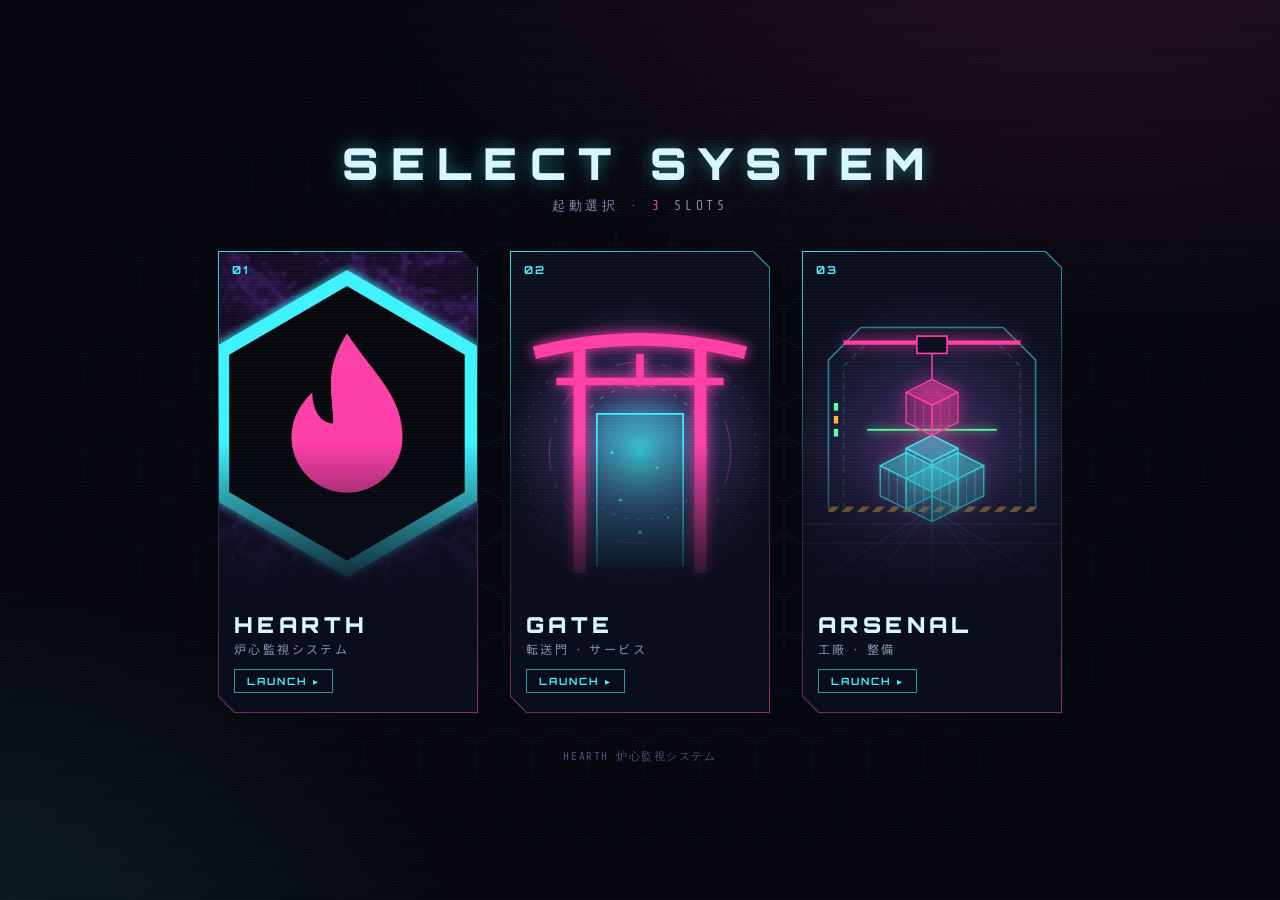
==== commit 61abeaa5: "v3.3.1: ARSENAL card redesign, boot intros for GATE and ARSENAL" ====
--- a/app/static/index.html
+++ b/app/static/index.html
@@ -66,18 +66,31 @@
   @keyframes artrise { from { transform: translateY(0); opacity: 0; } 20% { opacity: 1; } to { transform: translateY(-90px); opacity: 0; } }
   a.slot:hover .art-portal, a.slot:focus-visible .art-portal { fill: rgba(var(--a1-rgb), .4); }
 
-  /* ARSENAL art */
-  .art-grid path { fill: none; stroke: var(--a1); stroke-width: 1; opacity: .25; }
-  .art-gear { transform-origin: 140px 160px; animation: artspin 24s linear infinite; }
-  .art-gear path { fill: rgba(var(--a1-rgb), .08); stroke: var(--a1); stroke-width: 2; filter: drop-shadow(0 0 8px var(--a1)); }
-  .art-gear circle { fill: var(--bg2); stroke: var(--a1); stroke-width: 2; }
-  .art-wrench path { fill: none; stroke: var(--a2); stroke-width: 12; stroke-linecap: round; filter: drop-shadow(0 0 8px var(--a2)); }
-  .art-wrench path + path { fill: var(--a2); stroke-width: 0; }
-  .s-arsenal .art-sparks circle { fill: var(--amber); animation: artspark 1.6s ease-out infinite; transform-origin: 186px 130px; }
-  .s-arsenal .art-sparks circle:nth-child(2) { animation-delay: -.4s; } .s-arsenal .art-sparks circle:nth-child(3) { animation-delay: -.9s; }
-  .s-arsenal .art-sparks circle:nth-child(4) { animation-delay: -1.2s; } .s-arsenal .art-sparks circle:nth-child(5) { animation-delay: -.6s; }
-  @keyframes artspark { from { transform: scale(.2); opacity: 1; } to { transform: scale(2.2); opacity: 0; } }
-  a.s-arsenal:hover .art-gear, a.s-arsenal:focus-visible .art-gear { animation-duration: 6s; }
+  /* ARSENAL art: a maintenance bay, gantry crane swapping a container into the stack */
+  .art-floor path { fill: none; stroke: var(--a1); stroke-width: 1; opacity: .22; }
+  .art-frame path { fill: none; stroke: var(--a1); stroke-width: 1.5; opacity: .5; }
+  .art-frame .af-in { opacity: .18; stroke-dasharray: 6 5; }
+  .art-cube path { stroke: currentColor; stroke-width: 1.2; stroke-linejoin: round; fill: currentColor; }
+  .art-cube .cf-t { fill-opacity: .38; } .art-cube .cf-l { fill-opacity: .1; } .art-cube .cf-r { fill-opacity: .22; }
+  .art-cube .cf-rib { fill: none; stroke-width: 1; opacity: .45; }
+  .art-stack use { color: var(--a1); filter: drop-shadow(0 0 5px rgba(var(--a1-rgb), .55)); }
+  .art-stack .stale { animation: artstale 2.4s ease-in-out infinite; }
+  .art-rail { fill: none; stroke: var(--a2); stroke-width: 4; filter: drop-shadow(0 0 6px var(--a2)); }
+  .art-crane { animation: artcrane 9s ease-in-out infinite; }
+  .art-load { animation: artbob 3s ease-in-out infinite; }
+  .art-load use { color: var(--a2); filter: drop-shadow(0 0 8px var(--a2)); }
+  .art-load line { stroke: var(--a2); stroke-width: 1.4; }
+  .art-trolley { fill: var(--bg2); stroke: var(--a2); stroke-width: 1.5; }
+  .art-scan { fill: var(--green); filter: drop-shadow(0 0 4px var(--green)); animation: artscan 3.4s linear infinite; }
+  .art-leds rect { fill: var(--green); animation: artblink 1.8s steps(2, jump-none) infinite; }
+  .art-leds rect:nth-child(2) { fill: var(--amber); animation-delay: -.6s; } .art-leds rect:nth-child(3) { animation-delay: -1.2s; }
+  @keyframes artcrane { 0%, 8% { transform: translateX(-46px); } 42%, 58% { transform: translateX(0); } 92%, 100% { transform: translateX(46px); } }
+  @keyframes artbob { 50% { transform: translateY(7px); } }
+  @keyframes artscan { from { transform: translateY(0); opacity: 0; } 12%, 88% { opacity: .9; } to { transform: translateY(84px); opacity: 0; } }
+  @keyframes artstale { 50% { color: var(--amber); } }
+  @keyframes artblink { 50% { opacity: .15; } }
+  a.s-arsenal:hover .art-crane, a.s-arsenal:focus-visible .art-crane { animation-duration: 3s; }
+  a.s-arsenal:hover .art-scan, a.s-arsenal:focus-visible .art-scan { animation-duration: 1.4s; }
 
   /* locked slots */
   .slot.wip { --c: var(--faint); --c-rgb: 125, 147, 181; cursor: not-allowed; }
@@ -151,17 +164,34 @@
       <div class="slot-art" aria-hidden="true">
         <svg class="art" viewBox="0 0 280 320" preserveAspectRatio="xMidYMid slice">
           <defs>
-            <radialGradient id="aGlow" cx="50%" cy="50%" r="50%">
-              <stop offset="0" style="stop-color:var(--a2);stop-opacity:.55"/>
-              <stop offset=".5" style="stop-color:var(--a3);stop-opacity:.18"/>
+            <radialGradient id="aGlow" cx="50%" cy="62%" r="52%">
+              <stop offset="0" style="stop-color:var(--a2);stop-opacity:.45"/>
+              <stop offset=".5" style="stop-color:var(--a3);stop-opacity:.16"/>
               <stop offset="1" style="stop-color:var(--a3);stop-opacity:0"/>
             </radialGradient>
+            <pattern id="aHaz" width="10" height="10" patternUnits="userSpaceOnUse" patternTransform="rotate(45)">
+              <rect width="5" height="10" style="fill:var(--amber)"/>
+            </pattern>
+            <g id="aCube" class="art-cube">
+              <path class="cf-l" d="M-24 0 0 12v28l-24-12z"/><path class="cf-r" d="M24 0 0 12v28l24-12z"/><path class="cf-t" d="M0-12 24 0 0 12-24 0z"/>
+              <path class="cf-rib" d="M-8 8v28M-16 4v28M8 8v28M16 4v28"/>
+            </g>
           </defs>
           <rect width="280" height="320" fill="url(#aGlow)"/>
-          <g class="art-grid"><path d="M0 250h280M0 272h280M0 296h280M140 230 20 320M140 230 260 320M140 230v90M140 230 80 320M140 230 200 320"/></g>
-          <g class="art-gear"><path d="M140 88l10 2 4 13 12 6 12-6 8 7-6 12 5 12 13 4 1 11-13 4-4 12 6 12-7 8-12-6-12 6-4 12-11 1-4-13-12-5-12 6-8-7 6-12-5-12-13-4-1-11 13-4 4-12-6-12 7-8 12 6 12-5 4-13z"/><circle cx="140" cy="160" r="26"/></g>
-          <g class="art-wrench"><path d="M92 214 176 130"/><path d="M170 110a24 24 0 0 0 28 32l-12-12 4-12 12-4 12 12a24 24 0 0 0-32-28z"/></g>
-          <g class="art-sparks"><circle cx="186" cy="132" r="1.8"/><circle cx="196" cy="122" r="1.2"/><circle cx="178" cy="120" r="1.4"/><circle cx="202" cy="140" r="1.1"/><circle cx="190" cy="112" r="1.6"/></g>
+          <g class="art-floor"><path d="M0 252h280M0 270h280M0 296h280M140 238 10 320M140 238 270 320M140 238 70 320M140 238 210 320M140 238v82"/></g>
+          <g class="art-frame"><path d="M44 238V100l30-30h132l30 30v138"/><path class="af-in" d="M58 238V106l22-22h120l22 22v132"/></g>
+          <rect x="44" y="236" width="192" height="5" fill="url(#aHaz)" opacity=".7"/>
+          <g class="art-leds"><rect x="49" y="140" width="4" height="7"/><rect x="49" y="152" width="4" height="7"/><rect x="49" y="164" width="4" height="7"/></g>
+          <g class="art-stack">
+            <use href="#aCube" x="116" y="198"/><use href="#aCube" x="164" y="198" class="stale"/>
+            <use href="#aCube" x="140" y="210"/><use href="#aCube" x="140" y="182"/>
+          </g>
+          <rect class="art-scan" x="80" y="164" width="120" height="1.6"/>
+          <path class="art-rail" d="M58 84h164"/>
+          <g class="art-crane">
+            <g class="art-load"><line x1="140" y1="84" x2="140" y2="118"/><use href="#aCube" x="140" y="130"/></g>
+            <rect class="art-trolley" x="126" y="78" width="28" height="16"/>
+          </g>
         </svg>
       </div>
       <div class="slot-info">
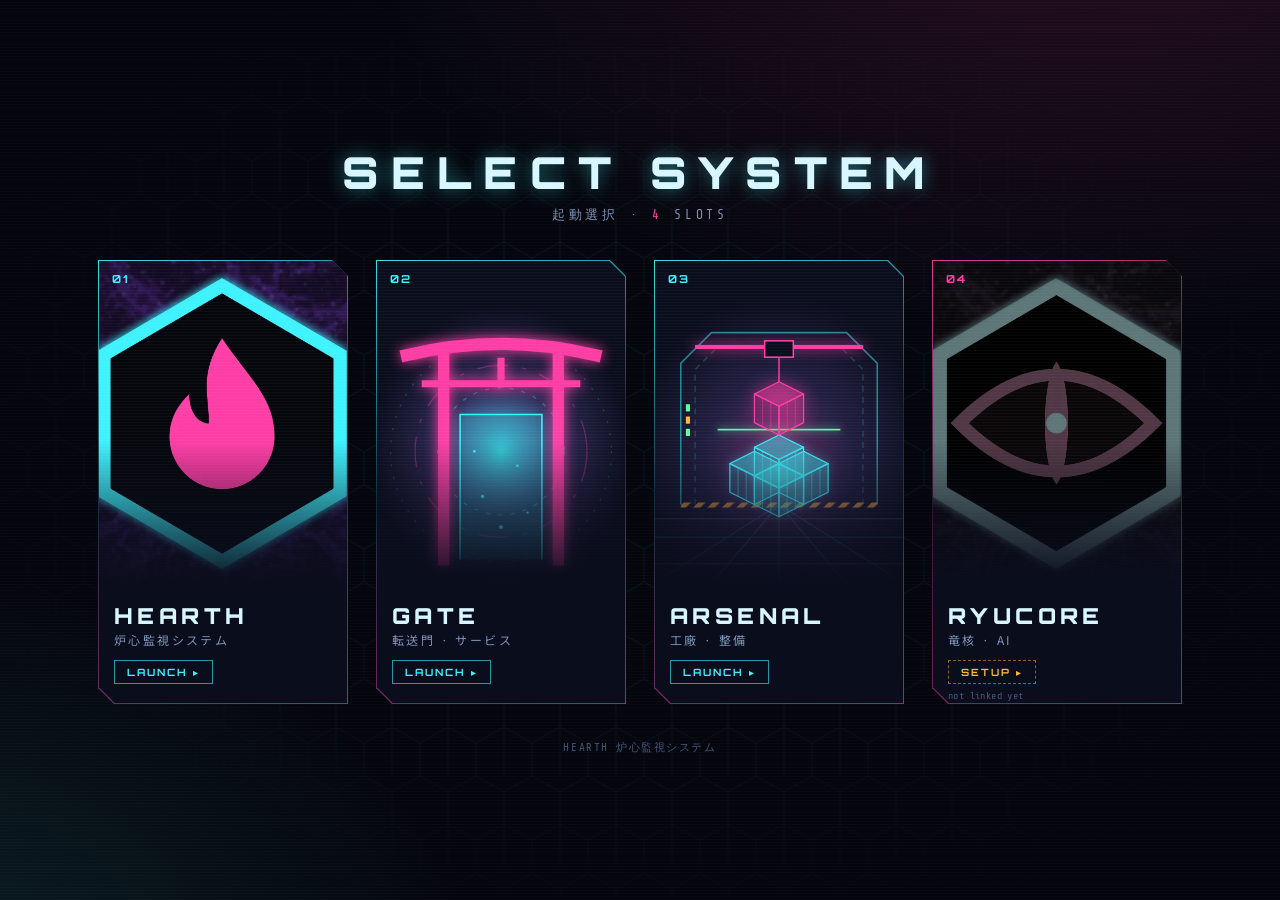
==== commit 3f22e6ee: "ryucore integration" ====
--- a/app/static/index.html
+++ b/app/static/index.html
@@ -24,7 +24,7 @@
   .front-head p { margin: 6px 0 0; font: 13px var(--f-mono); letter-spacing: .3em; color: var(--dim); }
   .front-head p b { color: var(--a2); font-weight: 400; }
 
-  .slots { display: grid; grid-template-columns: repeat(3, minmax(0, 260px)); gap: clamp(14px, 3vw, 32px); width: 100%; justify-content: center; }
+  .slots { display: grid; grid-template-columns: repeat(4, minmax(0, 250px)); gap: clamp(14px, 2.4vw, 28px); width: 100%; justify-content: center; }
   .slot { --c: var(--a1); --c-rgb: var(--a1-rgb);
     position: relative; display: flex; flex-direction: column; aspect-ratio: 9 / 16; text-decoration: none; color: var(--text);
     background: var(--panel); clip-path: var(--chamfer); isolation: isolate;
@@ -99,8 +99,25 @@
   .slot.wip h2 { color: var(--dim); }
   .slot.wip .go { border-style: dashed; color: var(--amber); border-color: rgba(255, 182, 62, .5); }
 
+  /* RYUCORE: an external system, linked on first use */
+  .slot-wrap { position: relative; display: grid; }
+  .slot-wrap > .slot { grid-area: 1 / 1; }
+  .s-ryu { --c: var(--a2); --c-rgb: var(--a2-rgb); }
+  .s-ryu .slot-art img { filter: saturate(.25) brightness(.55); transition: transform .6s ease, filter .4s ease; }
+  .s-ryu.linked .slot-art img { filter: none; }
+  .s-ryu:not(.linked) .go { border-style: dashed; color: var(--amber); border-color: rgba(255, 182, 62, .5); }
+  .s-ryu .slot-info { position: relative; }
+  .s-ryu .link-host { position: absolute; left: 16px; right: 52px; bottom: 3px; font: 10px var(--f-mono); color: var(--faint); letter-spacing: .04em;
+    white-space: nowrap; overflow: hidden; text-overflow: ellipsis; }
+  .ryu-cfg { position: absolute; right: 14px; bottom: 20px; z-index: 3; width: 28px; height: 28px; display: grid; place-items: center;
+    padding: 0; cursor: pointer; background: transparent; border: 1px solid var(--line-2); color: var(--dim); }
+  .ryu-cfg:hover, .ryu-cfg:focus-visible { color: var(--a2); border-color: var(--a2); background: rgba(var(--a2-rgb), .1); outline: none; }
+  .ryu-cfg[hidden] { display: none; }
+  .ryu-cfg svg { width: 14px; height: 14px; fill: none; stroke: currentColor; stroke-width: 1.6; }
+
   .front-foot { font: 11px var(--f-mono); color: var(--faint); letter-spacing: .14em; }
 
+  @media (max-width: 1140px) { .slots { grid-template-columns: repeat(2, minmax(0, 250px)); } }
   @media (max-width: 680px) {
     .slots { grid-template-columns: minmax(0, 300px); }
     .slot.wip { aspect-ratio: auto; flex-direction: row; min-height: 96px; }
@@ -117,7 +134,7 @@
 <main class="front">
   <header class="front-head">
     <h1>SELECT SYSTEM</h1>
-    <p>起動選択 · <b>3</b> SLOTS</p>
+    <p>起動選択 · <b>4</b> SLOTS</p>
   </header>
 
   <nav class="slots" aria-label="Systems">
@@ -199,9 +216,116 @@
         <span class="go">LAUNCH ▸</span>
       </div>
     </a>
+
+    <div class="slot-wrap">
+      <a class="slot s-ryu" id="ryuSlot" href="#" rel="noopener">
+        <span class="slot-no">04</span>
+        <div class="slot-art"><img src="img/ryucore.webp" alt="" width="560" height="640"></div>
+        <div class="slot-info">
+          <h2>RYUCORE</h2><span class="jp">竜核 · AI</span>
+          <span class="go" id="ryuGo">SETUP ▸</span>
+          <span class="link-host" id="ryuHost">not linked yet</span>
+        </div>
+      </a>
+      <button class="ryu-cfg" id="ryuCfg" type="button" aria-label="Configure RyuCore link" title="Configure link" hidden>
+        <svg viewBox="0 0 16 16"><circle cx="8" cy="8" r="2.2"/><path d="M8 1.5v2M8 12.5v2M1.5 8h2M12.5 8h2M3.4 3.4l1.4 1.4M11.2 11.2l1.4 1.4M3.4 12.6l1.4-1.4M11.2 4.8l1.4-1.4"/></svg>
+      </button>
+    </div>
   </nav>
 
   <footer class="front-foot">HEARTH 炉心監視システム</footer>
 </main>
+
+<div class="modal" id="modal" role="dialog" aria-modal="true" aria-labelledby="modalTitle" hidden>
+  <div class="modal-box">
+    <header><h3 id="modalTitle">LINK RYUCORE // 竜核接続</h3><button class="sb-x" id="modalClose" type="button" aria-label="Close">✕</button></header>
+    <div class="modal-body">
+      <form class="g-form" id="ryuForm" autocomplete="off">
+        <label>RYUCORE URL<input name="url" maxlength="500" inputmode="url" required placeholder="http://192.168.1.10:8090"></label>
+        <div class="g-chk"><label class="chk"><input type="checkbox" name="newtab"> OPEN IN A NEW TAB</label></div>
+        <p class="g-note" id="ryuNote">The address of your RyuCore instance (default port 8090). Stored on the hub, so every device that opens HEARTH gets it.</p>
+        <div class="row"><button class="tgl" type="button" data-x="unlink" hidden>UNLINK</button><span class="sp"></span>
+          <button class="tgl" type="button" data-x="no">CANCEL</button><button class="tgl on" type="submit">SAVE</button></div>
+      </form>
+    </div>
+  </div>
+</div>
+<div class="toasts" id="toasts" aria-live="polite"></div>
+
+<script>
+'use strict';
+(() => {
+  const $ = s => document.querySelector(s);
+  const slot = $('#ryuSlot'), gear = $('#ryuCfg'), dlg = $('#modal'), form = $('#ryuForm'), F = form.elements;
+  const LS = 'hearth.ryucore';
+  let cfg = {}, local = false; // local = hub has no store, config lives in this browser only
+
+  function toast(msg, lvl = '') {
+    const t = document.createElement('div'); t.className = 'toast ' + lvl; t.textContent = msg;
+    $('#toasts').append(t); setTimeout(() => t.classList.add('out'), 3600); setTimeout(() => t.remove(), 4200);
+  }
+  const readLocal = () => { try { return JSON.parse(localStorage.getItem(LS) || '{}') || {}; } catch { return {}; } };
+  const writeLocal = c => { try { localStorage.setItem(LS, JSON.stringify(c)); } catch { /* private mode */ } };
+
+  function render() {
+    const on = !!cfg.url;
+    slot.classList.toggle('linked', on);
+    slot.href = on ? cfg.url : '#';
+    if (on && cfg.newtab) slot.target = '_blank'; else slot.removeAttribute('target');
+    $('#ryuGo').textContent = on ? 'LAUNCH ▸' : 'SETUP ▸';
+    let host = 'not linked yet';
+    if (on) { try { host = new URL(cfg.url).host; } catch { host = cfg.url; } }
+    $('#ryuHost').textContent = host;
+    gear.hidden = !on;
+  }
+
+  function open() {
+    F.url.value = cfg.url || ''; F.newtab.checked = !!cfg.newtab;
+    form.querySelector('[data-x=unlink]').hidden = !cfg.url;
+    dlg.hidden = false; F.url.focus(); F.url.select();
+  }
+  function close() { dlg.hidden = true; (cfg.url ? gear : slot).focus({ preventScroll: true }); }
+
+  async function save(body) {
+    if (!local) {
+      const r = await fetch('api/ryucore', { method: 'POST', headers: { 'Content-Type': 'application/json', 'X-Hearth': '1' }, body: JSON.stringify(body) });
+      let j = null; try { j = await r.json(); } catch { /* no body */ }
+      if (r.ok) return j || {};
+      if (r.status !== 503) throw new Error(j?.detail || `HTTP ${r.status}`);
+      local = true;
+    }
+    let url = body.url.trim();
+    if (url && !/^https?:\/\//i.test(url)) url = 'http://' + url;
+    if (url) { try { new URL(url); } catch { throw new Error('url must look like http://host:port'); } }
+    const c = url ? { url, newtab: body.newtab } : {};
+    writeLocal(c); return c;
+  }
+
+  slot.addEventListener('click', e => { if (!cfg.url) { e.preventDefault(); open(); } });
+  gear.addEventListener('click', open);
+  $('#modalClose').addEventListener('click', close);
+  dlg.addEventListener('click', e => { if (e.target === dlg) close(); });
+  document.addEventListener('keydown', e => { if (e.key === 'Escape' && !dlg.hidden) close(); });
+  form.addEventListener('click', async e => {
+    const x = e.target.closest('[data-x]')?.dataset.x;
+    if (x === 'no') close();
+    if (x === 'unlink') {
+      try { cfg = await save({ url: '', newtab: false }); render(); close(); toast('RyuCore unlinked', 'ok'); }
+      catch (err) { toast(err.message, 'crit'); }
+    }
+  });
+  form.addEventListener('submit', async e => {
+    e.preventDefault();
+    try {
+      cfg = await save({ url: F.url.value, newtab: F.newtab.checked }); render(); close();
+      toast(`RyuCore linked → ${cfg.url}` + (local ? ' (this browser only)' : ''), 'ok');
+    } catch (err) { toast(err.message, 'crit'); }
+  });
+
+  fetch('api/ryucore').then(r => { if (r.status === 503) throw 0; return r.ok ? r.json() : {}; })
+    .then(c => { cfg = c || {}; render(); })
+    .catch(() => { local = true; cfg = readLocal(); render(); });
+})();
+</script>
 </body>
 </html>
